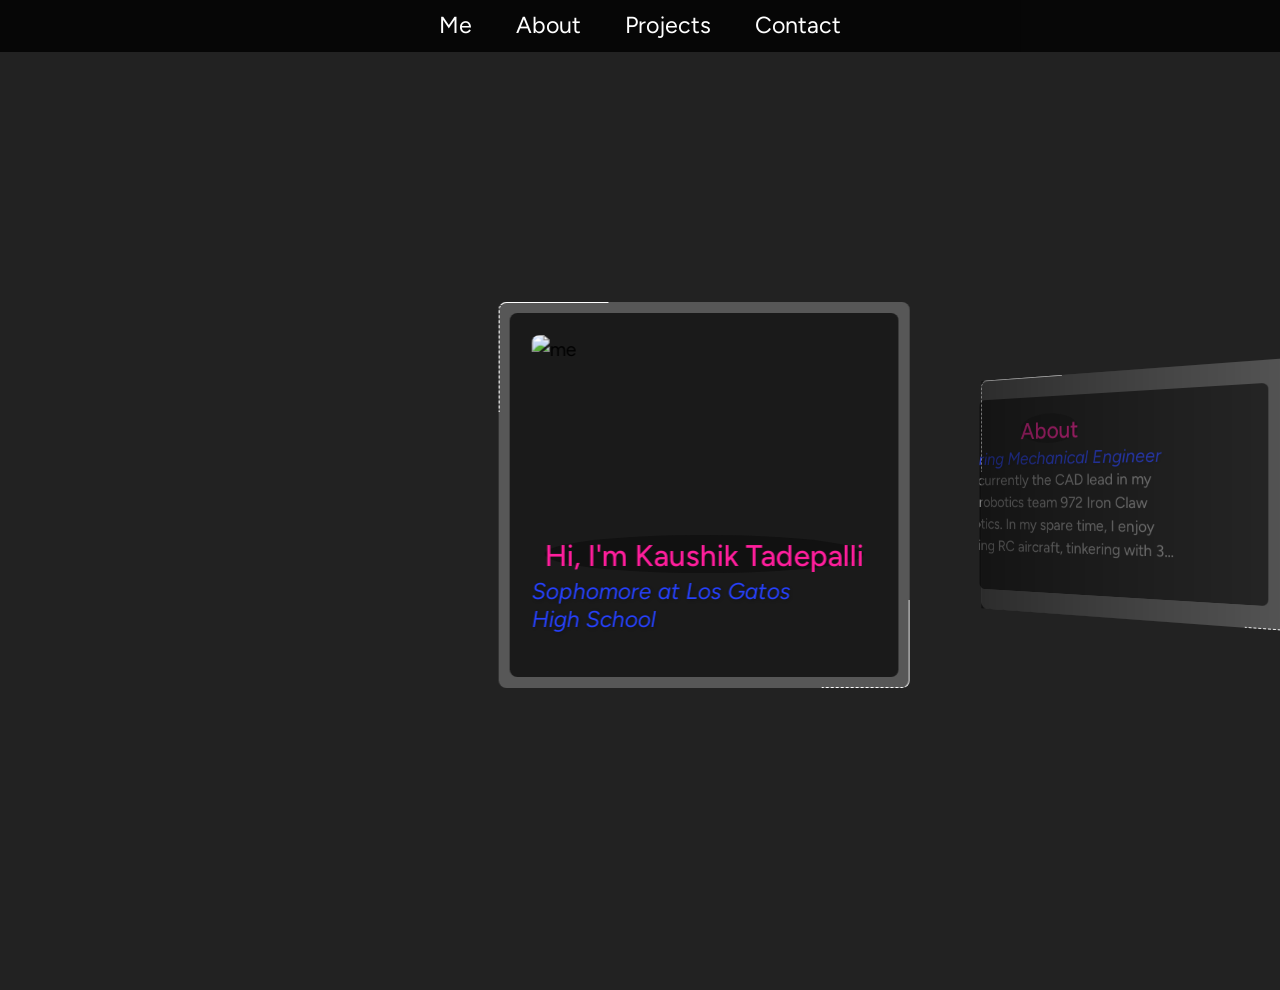
==== index.html @ dc64e744 "Update index.html" ====
<!DOCTYPE html>
<html lang="en">

<link href='https://fonts.googleapis.com/css?family=Figtree' rel='stylesheet'>
<style>
  body {
    font-family: 'Figtree';
    font-size: 22px;
  }
</style>

<head>
  <meta charset="UTF-8">
  <meta name="viewport" content="width=device-width, initial-scale=1.0">
  <link rel="stylesheet" href="https://unpkg.com/swiper/swiper-bundle.min.css">
  <link rel="stylesheet" href="styles.css">
  <title>Swiper Navigation</title>
</head>

<body>

  <nav>
    <ul>
      <li><a href="#slide-me">Me</a></li>
      <li><a href="#slide-about">About</a></li>
      <li><a href="#slide-projects">Projects</a></li>
      <li><a href="#slide-contact">Contact</a></li>
    </ul>
  </nav>

  <article>
    <section class="sectionWrapper">
      <section class="swiper">
        <div class="parallax-bg" data-swiper-parallax="600" data-swiper-parallax-scale="0.85"></div>
        <div class="swiper-wrapper">
          <figure class="swiper-slide" id="slide-me">
            <div class="cardPopout" data-swiper-parallax="30" data-swiper-parallax-scale="0.9" data-swiper-parallax-opacity="0.8" data-swiper-parallax-duration="1000">

              <img src="https://i.postimg.cc/SQrGvR9D/me.jpg" alt="me" width="800" height="400" data-swiper-parallax="80" data-swiper-parallax-duration="2000" /></a>

              <h2 class="title" data-swiper-parallax="80" data-swiper-parallax-duration="1000">
                Hi, I'm Kaushik Tadepalli

              </h2>
              <h4 class="subtitle" data-swiper-parallax="80" data-swiper-parallax-duration="1500">
                Sophomore at Los Gatos High School
              </h4>
              <figcaption data-swiper-parallax="80" data-swiper-parallax-duration="1250">
                <p></p>
              </figcaption>
            </div>
          </figure>
          <figure class="swiper-slide" id="slide-about">
            <div class="cardPopout" data-swiper-parallax="30" data-swiper-parallax-scale="0.9" data-swiper-parallax-opacity="0.8" data-swiper-parallax-duration="1000">
              <h2 class="title" data-swiper-parallax="80" data-swiper-parallax-duration="1000">About</h2>
              <h4 class="subtitle" data-swiper-parallax="80" data-swiper-parallax-duration="1500">Aspiring Mechanical Engineer</h4>
              <figcaption data-swiper-parallax="80" data-swiper-parallax-duration="1250">
                <p>I am currently the CAD lead in my FRC robotics team 972 Iron Claw Robotics. In my spare time, I enjoy building RC aircraft, tinkering with 3d printers, and designing combat robots.</p>
              </figcaption>
            </div>
          </figure>
          <figure class="swiper-slide" id="slide-projects">
            <div class="cardPopout" data-swiper-parallax="30" data-swiper-parallax-scale="0.9" data-swiper-parallax-opacity="0.8" data-swiper-parallax-duration="1000">
              <h2 class="title" data-swiper-parallax="80" data-swiper-parallax-duration="1000">Projects</h2>
              <h4 class="subtitle" data-swiper-parallax="80" data-swiper-parallax-duration="1500">Lorem Ipsum</h4>
              <figcaption data-swiper-parallax="80" data-swiper-parallax-duration="1250">
                <p>Lorem Ipsum</p>
              </figcaption>
            </div>
          </figure>
          <figure class="swiper-slide" id="slide-contact">
            <div class="cardPopout" data-swiper-parallax="30" data-swiper-parallax-scale="0.9" data-swiper-parallax-opacity="0.8" data-swiper-parallax-duration="1000">
              <h2 class="title" data-swiper-parallax="80" data-swiper-parallax-duration="1000">Contact</h2>
              <section class="formcarry-container">
                <form action="https://formcarry.com/s/E6ls-xEepEs" method="POST" enctype="multipart/form-data">

                  <div class="formcarry-block">
                    <label for="fc-generated-1-name">Full Name</label>
                    <input type="text" name="name" id="fc-generated-1-name" placeholder="Your first and last name" />
                  </div>

                  <div class="formcarry-block">
                    <label for="fc-generated-1-email">Your Email Address</label>
                    <input type="email" name="email" id="fc-generated-1-email" placeholder="john@doe.com" />
                  </div>

                  <div class="formcarry-block">
                    <label for="fc-generated-1-message">Your message</label>
                    <textarea name="message" name="message" id="fc-generated-1-message" placeholder="Enter your message..."></textarea>
                  </div>

                  <div class="formcarry-block">
                    <button type="submit">Send</button>
                  </div>

                </form>
              </section>

              <style>
                .formcarry-container {
                  box-sizing: border-box;
                  margin: 40px auto 0 auto;
                  padding: 0;
                  font-family: "Inter", sans-serif;
                  font-size: 14px;
                  font-weight: 400;
                  line-height: 24px;
                  letter-spacing: -0.01em;
                  width: 250px;
                  /* NORMAL */
                  --fc-border-color: #ECEFF9;
                  --fc-normal-text-color: #0E0B3D;
                  --fc-normal-placeholder-color: #B3B8D0;
                  /* PRIMARY COLOR | HSL FORMAT*/
                  --fc-primary-color-hue: 220;
                  --fc-error-color-hue: 356;
                  --fc-primary-hsl: var(--fc-primary-color-hue), 100%, 54%;
                  --fc-error-hsl: var(--fc-error-color-hue), 100%, 54%;
                  /* HOVER */
                  --fc-field-hover-bg-color: #F7F9FC;
                  --fc-border-hover-color: #DDE0EE;
                  --fc-field-hover-text-color: #B3B8D0;
                  --fc-border-active-color: #1463FF;
                }

                .formcarry-container * {
                  box-sizing: border-box;
                }

                .formcarry-container label {
                  display: block;
                  cursor: pointer;
                }

                .formcarry-container .formcarry-block:not(:first-child) {
                  margin-top: 16px;
                }

                /*=============================================
    =            Fields           =
    =============================================*/
                .formcarry-container input,
                .formcarry-container textarea,
                .formcarry-container select {
                  margin-top: 4px;
                  width: 100%;
                  height: 42px;
                  border: 1px solid var(--fc-border-color);
                  color: var(--fc-normal-text-color);
                  border-radius: 6px;
                  padding: 8px 12px;
                  font-family: "Inter", sans-serif;
                  font-size: 14px;
                  transition: 125ms background, 125ms color, 125ms box-shadow;
                }

                .formcarry-container textarea {
                  min-height: 188px;
                  max-width: 100%;
                  padding-top: 12px;
                }

                .formcarry-container input::placeholder,
                .formcarry-container textarea::placeholder,
                .formcarry-container select::placeholder {
                  color: var(--fc-normal-placeholder-color);
                }

                .formcarry-container input:hover,
                .formcarry-container textarea:hover,
                .formcarry-container select:hover {
                  border-color: var(--fc-border-hover-color);
                  background-color: var(--fc-field-hover-bg-color);
                }

                .formcarry-container input:hover::placeholder,
                .formcarry-container textarea:hover::placeholder,
                .formcarry-container select:hover::placeholder {
                  color: var(--fc-field-hover-text-color);
                }

                .formcarry-container input:focus,
                .formcarry-container textarea:focus,
                .formcarry-container select:focus {
                  background-color: #fff;
                  border-color: hsl(var(--fc-primary-hsl));
                  box-shadow: hsla(var(--fc-primary-hsl), 8%) 0px 0px 0px 3px;
                  outline: none;
                }

                .formcarry-container select {
                  background-image: url("data:image/svg+xml,%3Csvg width='24' height='24' viewBox='0 0 24 24' fill='none' xmlns='http://www.w3.org/2000/svg'%3E%3Cpath d='M11.9997 14.5001L8.46387 10.9642L9.64303 9.78589L11.9997 12.1434L14.3564 9.78589L15.5355 10.9642L11.9997 14.5001Z' fill='%236C6F93'/%3E%3C/svg%3E%0A");
                  /* background-position: calc(100% - 20px) calc(1em + 4px), calc(100% - 15px) calc(1em + 4px); */
                  background-size: 24px 24px;
                  background-position: 98%;
                  background-repeat: no-repeat;
                  appearance: none;
                  -webkit-appearance: none;
                }

                .formcarry-container button {
                  font-family: "Inter", sans-serif;
                  font-weight: 500;
                  font-size: 14px;
                  letter-spacing: -0.02em;
                  height: 42px;
                  line-height: 40px;
                  width: 100%;
                  border-radius: 6px;
                  box-sizing: border-box;
                  border: 1px solid hsla(var(--fc-primary-hsl));
                  background-color: hsla(var(--fc-primary-hsl));
                  color: #fff;
                  cursor: pointer;
                }

                .formcarry-container button {
                  font-family: "Inter", sans-serif;
                  font-weight: 500;
                  font-size: 14px;
                  letter-spacing: -0.02em;
                  height: 40px;
                  line-height: 24px;
                  width: 100%;
                  border: 0;
                  border-radius: 6px;
                  box-sizing: border-box;
                  background-color: hsla(var(--fc-primary-hsl));
                  color: #fff;
                  cursor: pointer;
                  box-shadow: 0 0 0 0 transparent;
                  transition: 125ms all;
                }

                .formcarry-container button:hover {
                  background: linear-gradient(0deg, rgba(0, 0, 0, 0.1), rgba(0, 0, 0, 0.1)), hsla(var(--fc-primary-hsl));
                }

                .formcarry-container button:focus {
                  background: linear-gradient(0deg, rgba(0, 0, 0, 0.2), rgba(0, 0, 0, 0.2)), hsla(var(--fc-primary-hsl));
                  border-inline: 1px solid inline rgba(255, 255, 255, 0.6);
                  box-shadow: 0px 0px 0px 3px rgba(var(--fc-primary-hsl), 12%);
                }

                .formcarry-container button:active {
                  background: linear-gradient(0deg, rgba(0, 0, 0, 0.2), rgba(0, 0, 0, 0.2)), hsla(var(--fc-primary-hsl));
                }

                .formcarry-container button:disabled {
                  background-color: hsla(var(--fc-primary-hsl), 40%);
                  cursor: not-allowed;
                }

                .formcarry-container input:focus:required:invalid,
                .formcarry-container input:focus:invalid,
                .formcarry-container select:focus:required:invalid,
                .formcarry-container select:focus:invalid {
                  color: hsl(var(--fc-error-hsl));
                  border-color: hsl(var(--fc-error-hsl));
                  box-shadow: 0px 0px 0px 3px hsla(var(--fc-error-hsl), 12%);
                }

                /*=====  End of Fields  ======*/
              </style>

</html>
</div>
</div>

</figcaption>
</div>
</figure>
</div>
</section>
</section>
</article>

<script src="https://unpkg.com/swiper/swiper-bundle.min.js"></script>
<script src="script.js"></script>
</body>

</html>
---- styles.css ----
*:not(style, head),
*::before,
*::after {
  box-sizing: border-box;
}

body {
  margin: 0;
  display: flex;
  flex-direction: column;
  align-items: center;
  justify-content: flex-start;
  background: #222;
  width: 100vw;
  height: 100vh;
  overflow: hidden;
  font-family: "Figtree", sans-serif;
  font-optical-sizing: auto;
  font-style: normal;
  font-size: 110%;
  font-weight: 400;
  line-height: 150%;
}

body article {
  width: 100%;
  height: 100%;
  display: flex;
  flex-direction: column;
  align-items: center;
  justify-content: center;
}

.sectionWrapper {
  width: 100%;
  height: 100%;
  display: flex;
  flex-direction: column;
  align-items: flex-start;
  justify-content: flex-start;
}

.swiper {
  width: 100%;
  height: 100%;
  padding: 50px 20px;
  overflow: visible;
}

.swiper .parallax-bg {
  position: absolute;
  right: -5%;
  top: -50%;
  width: 200%;
  height: 200%;
  background-image: url("https://rb.gy/wk4c6n");
  background-size: cover;
  background-position: top center;
  background-repeat: no-repeat;
}

.swiper .swiper-wrapper {
  align-items: center;
}

.swiper .swiper-slide {
  position: relative;
  height: auto;
  display: flex;
  flex-direction: column;
  align-items: flex-start;
  justify-content: flex-start;
  background-color: rgba(102, 102, 102, 0.8);
  border-radius: 7px;
  padding: 10px;
  margin: 0;
  cursor: grab;
  user-select: none;
  text-wrap: pretty;
}

.swiper .swiper-slide::before {
  position: absolute;
  bottom: 0;
  right: 0;
  width: 80px;
  height: 80px;
  border-bottom: 1px dashed white;
  border-right: 1px solid white;
  border-radius: 0 0 7px 0;
  content: "";
  transition: all 0.3s ease;
}

.swiper .swiper-slide::after {
  position: absolute;
  top: 0;
  left: 0;
  width: 80px;
  height: 80px;
  border-top: 1px solid white;
  border-left: 1px dashed white;
  border-radius: 7px 0 0 0;
  content: "";
  transition: all 0.3s ease;
}

.swiper .swiper-slide:hover {
  background: linear-gradient(
    135deg,
    #ff1e9c99,
    #ff1ea499,
    #ff1fbc99,
    #ff1fde99,
    #f620ff99,
    #c721ff99,
    #9723ff99,
    #6a24ff99,
    #4125ff99,
    #252aff99,
    #2641ff99,
    #2649ff99
  );
}

.swiper .swiper-slide:hover::before,
.swiper .swiper-slide:hover::after {
  width: 170px;
  height: 170px;
  transition: all 0.3s ease;
}

.swiper .swiper-slide .cardPopout {
  width: 100%;
  height: 100%;
  background-color: rgba(0, 0, 0, 0.7);
  border-radius: 7px;
  padding: 20px;
  width: 100%;
  display: flex;
  flex-direction: column;
  align-items: flex-start;
  justify-content: flex-start;
}
.swiper .swiper-slide img {
  width: 100%;
  height: auto;
  margin-bottom: 25px;
  border-radius: 5px;
}

.swiper .swiper-slide h2 {
  font-size: 200%;
  line-height: 110%;
  margin: 0 0 7px 0;
  color: white;
  font-family: "Figtree", system-ui;
  2font-variation-settings: "EDPT" 100, "EHLT" 24;
  background-color: #111;
  border-radius: 100%;
}

.swiper .swiper-slide h4 {
  font-size: 110%;
  line-height: 120%;
  font-weight: 700;
  margin: 0 0 13px 0;
  color: #bbb;
  font-style: italic;
}

.swiper .swiper-slide figcaption {
  display: flex;
  flex-direction: column;
  align-items: flex-start;
  justify-content: flex-start;
  margin: 0 0 20px 0;
  padding-left: 20px;
  border-left: 1px solid white;
}

.swiper .swiper-slide figcaption p {
  color: #999;
  margin: 0;
  display: -webkit-box;
  -webkit-line-clamp: 4;
  -webkit-box-orient: vertical;
  overflow: hidden;
}

.swiper .swiper-slide a {
  position: relative;
  display: flex;
  align-items: center;
  justify-content: space-between;
  padding: 10px 20px;
  background-color: black;
  color: white;
  border-radius: 3px;
  text-decoration: none;
  overflow: hidden;
  z-index: 1;
  transition: all 0.6s ease !important;
}

.swiper .swiper-slide a:hover {
  color: black;
  transition: all 0.6s ease;
}

.swiper .swiper-slide a::after {
  position: absolute;
  right: 100%;
  bottom: 0;
  width: 100%;
  height: 100%;
  background-color: #2649ff;
  content: "";
  z-index: -1;
  transition: all 0.6s ease;
}

.swiper .swiper-slide a:hover::after {
  right: 0;
  transition: all 0.6s ease;
}

.swiper .swiper-slide a svg {
  width: 23px;
  height: auto;
  fill: white;
  margin-left: 5px;
  transition: all 0.6s ease;
}

.swiper .swiper-slide a:hover svg {
  margin-left: 10px;
  fill: black;
  transition: all 0.6s ease;
}

.swiper .swiper-scrollbar {
  --swiper-scrollbar-bottom: 0px;
  --swiper-scrollbar-size: 10px;
}

@media (max-height: 550px) {
  .swiper .swiper-slide figcaption p {
    -webkit-line-clamp: 2;
  }
}

@media (max-height: 490px) {
  .swiper .swiper-slide figcaption p {
    -webkit-line-clamp: 1;
  }
}

@media (max-height: 460px) {
  .swiper .swiper-slide figcaption p {
    display: none;
  }
  .swiper .swiper-slide h4 {
    margin: 0;
  }
}

@media (max-height: 430px) {
  .swiper .swiper-wrapper {
    position: relative;
    bottom: 6px;
  }
}

@media (max-width: 750px) {
  .swiper .parallax-bg {
    width: 320%;
  }
}

/* Styles for the navbar */
nav {
  width: 100%;
  background: rgba(0, 0, 0, 0.8);
  padding: 10px 0;
  position: fixed;
  top: 0;
  left: 0;
  z-index: 10;
}

nav ul {
  list-style: none;
  display: flex;
  justify-content: center;
  margin: 0;
  padding: 0;
}

nav ul li {
  margin: 0 20px;
}

nav ul li a {
  color: white;
  text-decoration: none;
  font-size: 1.2em;
  transition: color 0.3s ease;
}

nav ul li a:hover {
  color: #ff1e9c;
}

/* Remaining styles from the original code */
*:not(style, head),
*::before,
*::after {
  box-sizing: border-box;
}

body article {
  width: 100%;
  height: 100%;
  display: flex;
  flex-direction: column;
  align-items: center;
  justify-content: center;
}

.sectionWrapper {
  width: 100%;
  height: 100%;
  display: flex;
  flex-direction: column;
  align-items: flex-start;
  justify-content: flex-start;
}

.swiper {
  width: 100%;
  height: 100%;
  padding: 50px 20px;
  overflow: hidden;
}

.swiper .parallax-bg {
  position: absolute;
  right: -5%;
  top: -50%;
  width: 200%;
  height: 200%;
  background: #222222;
  background-size: cover;
  background-position: top center;
  background-repeat: repeat;
}

.swiper .swiper-wrapper {
  align-items: center;
}

.swiper .swiper-slide {
  position: relative;
  height: auto;
  display: flex;
  flex-direction: column;
  align-items: flex-start;
  justify-content: flex-start;
  background-color: rgba(102, 102, 102, 0.8);
  border-radius: 7px;
  padding: 10px;
  margin: 0;
  cursor: grab;
  user-select: none;
  text-wrap: pretty;
}

.swiper .swiper-slide::before {
  position: absolute;
  bottom: 0;
  right: 0;
  width: 80px;
  height: 80px;
  border-bottom: 1px dashed white;
  border-right: 1px solid white;
  border-radius: 0 0 7px 0;
  content: "";
  transition: all 0.3s ease;
}

.swiper .swiper-slide::after {
  position: absolute;
  top: 0;
  left: 0;
  width: 100px;
  height: 100px;
  border-top: 1px solid white;
  border-left: 1px dashed white;
  border-radius: 7px 0 0 0;
  content: "";
  transition: all 0.3s ease;
}

.swiper .swiper-slide:hover {
  background: linear-gradient(
    135deg,
    #ff1e9c99,
    #ff1ea499,
    #ff1fbc99,
    #ff1fde99,
    #f620ff99,
    #c721ff99,
    #9723ff99,
    #6a24ff99,
    #4125ff99,
    #252aff99,
    #2641ff99,
    #3357ff99,
    #3c6aff99,
    #4479ff99,
    #4b8aff99,
    #5198ff99,
    #59a7ff99,
    #61b4ff99,
    #6cc0ff99,
    #78cbff99,
    #86d4ff99,
    #96dcff99,
    #a9e3ff99,
    #bfeeff99
  );
}

.swiper .swiper-slide:hover::before,
.swiper .swiper-slide:hover::after {
  height: 90px;
  width: 90px;
  border-color: #ff1e9c;
}

.swiper .swiper-slide .cardPopout {
  display: flex;
  flex-direction: column;
  align-items: center;
  justify-content: flex-start;
  border-radius: 7px;
  overflow: hidden;
  position: relative;
}

.swiper .swiper-slide .cardPopout img {
  width: 100%;
  height: auto;
  border-radius: 7px;
  transition: all 0.3s ease;
}

.swiper .swiper-slide .cardPopout .title,
.swiper .swiper-slide .cardPopout .subtitle {
  display: flex;
  flex-direction: column;
  align-items: flex-start;
  justify-content: center;
  margin: 0;
  padding: 5px 0 0 0;
}

.swiper .swiper-slide .cardPopout .title {
  font-size: 1.7rem;
  font-weight: 500;
  color: #ff1e9c;
}

.swiper .swiper-slide .cardPopout .subtitle {
  font-size: 1.3rem;
  font-weight: 400;
  color: #2641ff;
  text-shadow: 1px 1px 5px rgba(0, 0, 0, 0.4);
}

.swiper .swiper-slide .cardPopout figcaption {
  display: flex;
  flex-direction: column;
  align-items: flex-start;
  justify-content: center;
}

@media (max-width: 750px) {
  .swiper .parallax-bg {
    width: 320%;
  }
}

@media (max-width: 750px) {
  body {
    font-size: 100%;
    line-height: 130%;
  }
}

@import url("https://fonts.googleapis.com/css2?family=Inter:wght@400;700&display=swap");

.formcarry-container * {
  box-sizing: border-box;
  font-family: "Figtree", sans-serif;
  color: white;

  /* colors */
  --color-blue: #2552d0;
  --color-light-blue: #3266e3;
  --color-gray: #e5e7eb;
  --color-dark-gray: #9da3ae;
  --color-pink: #edadd2;
}

.formcarry-container {
  /* container */
  --c-width: 50%;
  --c-max-width: 500px;

  width: var(--c-width);
  max-width: var(--c-max-width);
  display: block;
  margin: 10vh auto 0 auto;
}

.formcarry-form label {
  display: block;
  padding: 12px 0 2px 0;
  letter-spacing: -0.2px;
  cursor: pointer;
  font-size: 20px;
  font-weight: 700;
}

.formcarry-form input,
.formcarry-form textarea {
  font-size: 16px;
  display: block;
  width: 100%;
  padding: 10px;
  background-color: var(--color-gray);
  border: none;
  border: 4px solid var(--color-gray);
  outline: none;
  border-radius: 8px;
  color: var(--color-dark-gray);
}

.formcarry-form input:focus,
.formcarry-form textarea:focus {
  background-color: #fff;
  color: var(--color-dark-gray);
}

.formcarry-form input:focus:required:invalid {
  border-color: var(--color-pink);
  background-color: #fff;
}

.formcarry-form button {
  display: block;
  margin-top: 12px;
  width: 100%;
  padding: 12px 20px;
  border-radius: 8px;
  border-color: transparent;
  background-color: var(--color-blue);
  color: #fff;
  font-weight: 700;
  font-size: 18px;

  transition: 300ms all;
}

.formcarry-form button:hover {
  background-color: var(--color-light-blue);
}

.formcarry-alert {
  padding: 12px;
  border-radius: 10px;
  color: #fff;
  font-size: 14px;
  font-weight: 400;
  margin-top: 12px;
  display: none;
}

.formcarry-alert.visible {
  display: block;
}

.formcarry-alert.success {
  background: #69cf9d;
}

.formcarry-alert.error {
  background: #de524c;
}
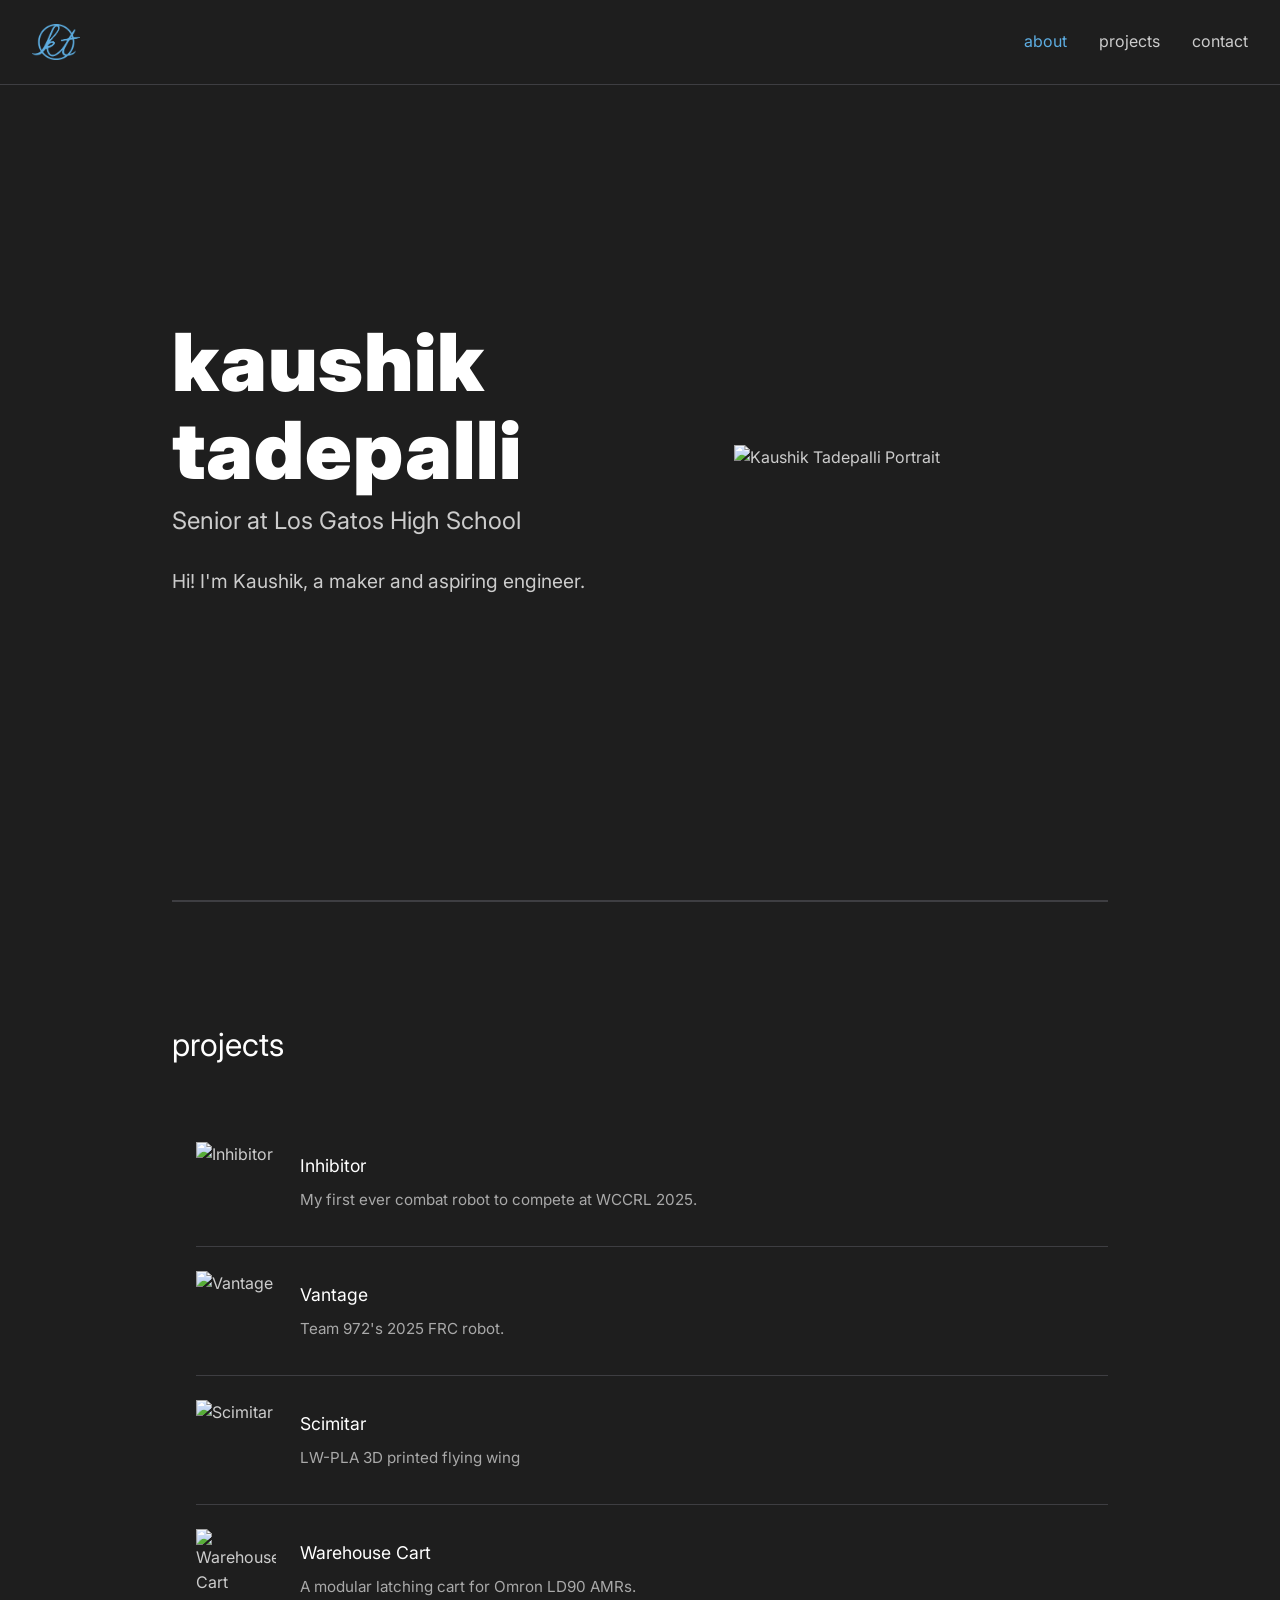
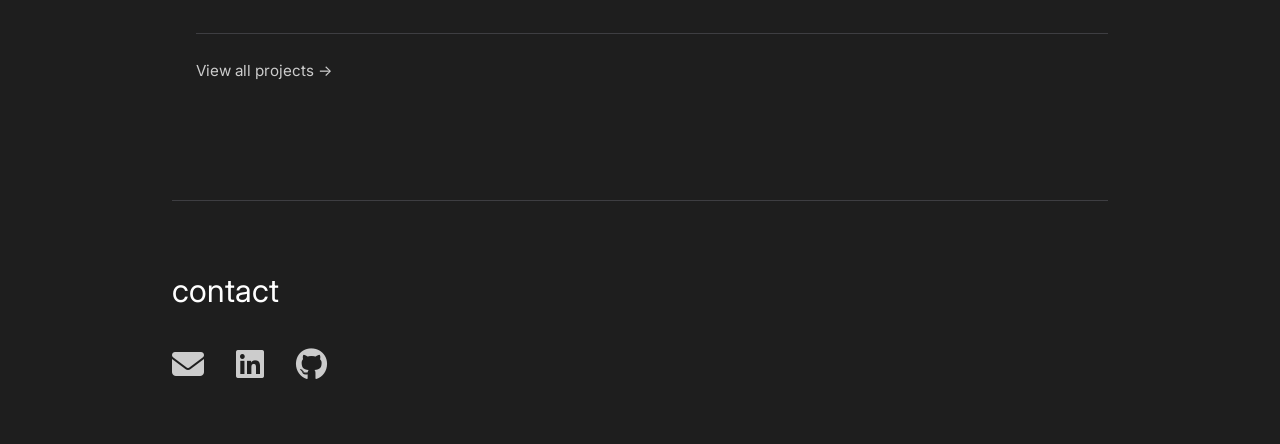
==== commit 764dcdae: "Initial commit" ====
--- a/index.html
+++ b/index.html
@@ -1,282 +1,142 @@
 <!DOCTYPE html>
 <html lang="en">
-
-<link href='https://fonts.googleapis.com/css?family=Figtree' rel='stylesheet'>
-<style>
-  body {
-    font-family: 'Figtree';
-    font-size: 22px;
-  }
-</style>
 
 <head>
   <meta charset="UTF-8">
   <meta name="viewport" content="width=device-width, initial-scale=1.0">
-  <link rel="stylesheet" href="https://unpkg.com/swiper/swiper-bundle.min.css">
-  <link rel="stylesheet" href="styles.css">
-  <title>Swiper Navigation</title>
+  <!-- CHANGE Your Name -->
+  <title>Kaushik Tadepalli</title>
+  <link rel="stylesheet" href="style.css">
+  <link rel="preconnect" href="https://fonts.googleapis.com">
+  <link rel="preconnect" href="https://fonts.gstatic.com" crossorigin>
+  <link href="https://fonts.googleapis.com/css2?family=Inter:wght@400;700;900&display=swap" rel="stylesheet">
+  <!-- Font Awesome Icons -->
+  <link rel="stylesheet" href="https://cdnjs.cloudflare.com/ajax/libs/font-awesome/6.2.0/css/all.min.css"
+    integrity="sha512-xh6O/CkQoPOWDdYTDqeRdPCVd1SpvCA9XXcUnZS2FmJNp1coAFzvtCN9BmamE+4aHK8yyUHUSCcJHgXloTyT2A=="
+    crossorigin="anonymous" referrerpolicy="no-referrer" />
+  <link rel="icon" href="favicon.png" type="image/png">
 </head>
 
 <body>
 
-  <nav>
-    <ul>
-      <li><a href="#slide-me">Me</a></li>
-      <li><a href="#slide-about">About</a></li>
-      <li><a href="#slide-projects">Projects</a></li>
-      <li><a href="#slide-contact">Contact</a></li>
-    </ul>
-  </nav>
+  <!-- Top Navigation -->
+  <header class="top-nav">
+    <a href="index.html" class="logo">
+      <img src="logo.png" alt="KT Logo" id="logo-img">
+    </a>
+    <nav class="nav-links">
+      <a href="#about">about</a>
+      <a href="projects.html">projects</a>
+      <a href="#contact">contact</a>
+    </nav>
+  </header>
 
-  <article>
-    <section class="sectionWrapper">
-      <section class="swiper">
-        <div class="parallax-bg" data-swiper-parallax="600" data-swiper-parallax-scale="0.85"></div>
-        <div class="swiper-wrapper">
-          <figure class="swiper-slide" id="slide-me">
-            <div class="cardPopout" data-swiper-parallax="30" data-swiper-parallax-scale="0.9" data-swiper-parallax-opacity="0.8" data-swiper-parallax-duration="1000">
+  <!-- Main Content Area -->
+  <div class="main-content">
+    <!-- About Section -->
+    <section id="about" class="about-section">
+      <div class="about-content">
+        <div class="about-text">
+          <!-- MODIFIED H1: Use data attributes and <br> for two lines -->
+          <!-- CHANGE data-first, data-last, and text inside h1 -->
+          <h1 id="name-heading" data-first="Kaushik" data-last="Tadepalli">
+            Kaushik<br> Tadepalli
+          </h1>
+          <!-- CHANGE Subtitle -->
+          <p class="subtitle">Senior at Los Gatos High School</p>
+          <!-- CHANGE About description -->
+          <p class="about-description">
+            Hi! I'm Kaushik, a maker and aspiring engineer.
+          </p>
+        </div>
+        <div class="about-image">
+          <!-- CHANGE src to your portrait, alt text -->
+          <img src="https://i.postimg.cc/SQrGvR9D/me.jpg" alt="Kaushik Tadepalli Portrait" id="portrait-img">
+        </div>
+      </div>
+    </section>
 
-              <img src="https://i.postimg.cc/SQrGvR9D/me.jpg" alt="me" width="800" height="400" data-swiper-parallax="80" data-swiper-parallax-duration="2000" /></a>
+    <!-- Projects Section -->
+    <section id="projects">
+      <h2>Projects</h2>
 
-              <h2 class="title" data-swiper-parallax="80" data-swiper-parallax-duration="1000">
-                Hi, I'm Kaushik Tadepalli
+      <div class="projects-list">
+        <a href="#" class="project-item" data-project-id="proj2">
+          <div class="project-thumbnail">
+            <img src="https://imgur.com/ZjhPTWQ.jpg" alt="Inhibitor">
+          </div>
+          <div class="project-info">
+            <span class="project-title">Inhibitor</span>
+            <span class="project-desc">My first ever combat robot to compete at WCCRL 2025.</span>
+          </div>
+        </a>
+        <a href="#" class="project-item" data-project-id="proj3">
+          <div class="project-thumbnail">
+            <img src="https://i.imgur.com/zm0xKUw.jpeg" alt="Vantage">
+          </div>
+          <div class="project-info">
+            <span class="project-title">Vantage</span>
+            <span class="project-desc">Team 972's 2025 FRC robot.</span>
+          </div>
+        </a>
+        <a href="#" class="project-item" data-project-id="proj1">
+          <div class="project-thumbnail">
+            <img src="https://i.imgur.com/VX4kvA4.jpeg" alt="Scimitar">
+          </div>
+          <div class="project-info">
+            <span class="project-title">Scimitar</span>
+            <span class="project-desc">LW-PLA 3D printed flying wing</span>
+          </div>
+        </a>
+        <a href="#" class="project-item" data-project-id="proj6">
+          <div class="project-thumbnail">
+            <img src="https://i.imgur.com/kB00Os8.jpeg" alt="Warehouse Cart">
+          </div>
+          <div class="project-info">
+            <span class="project-title">Warehouse Cart</span>
+            <span class="project-desc">A modular latching cart for Omron LD90 AMRs.</span>
+          </div>
+        </a>
+      </div>
 
-              </h2>
-              <h4 class="subtitle" data-swiper-parallax="80" data-swiper-parallax-duration="1500">
-                Sophomore at Los Gatos High School
-              </h4>
-              <figcaption data-swiper-parallax="80" data-swiper-parallax-duration="1250">
-                <p></p>
-              </figcaption>
-            </div>
-          </figure>
-          <figure class="swiper-slide" id="slide-about">
-            <div class="cardPopout" data-swiper-parallax="30" data-swiper-parallax-scale="0.9" data-swiper-parallax-opacity="0.8" data-swiper-parallax-duration="1000">
-              <h2 class="title" data-swiper-parallax="80" data-swiper-parallax-duration="1000">About</h2>
-              <h4 class="subtitle" data-swiper-parallax="80" data-swiper-parallax-duration="1500">Aspiring Mechanical Engineer</h4>
-              <figcaption data-swiper-parallax="80" data-swiper-parallax-duration="1250">
-                <p>I am currently the CAD lead in my FRC robotics team 972 Iron Claw Robotics. In my spare time, I enjoy building RC aircraft, tinkering with 3d printers, and designing combat robots.</p>
-              </figcaption>
-            </div>
-          </figure>
-          <figure class="swiper-slide" id="slide-projects">
-            <div class="cardPopout" data-swiper-parallax="30" data-swiper-parallax-scale="0.9" data-swiper-parallax-opacity="0.8" data-swiper-parallax-duration="1000">
-              <h2 class="title" data-swiper-parallax="80" data-swiper-parallax-duration="1000">Projects</h2>
-              <h4 class="subtitle" data-swiper-parallax="80" data-swiper-parallax-duration="1500">Lorem Ipsum</h4>
-              <figcaption data-swiper-parallax="80" data-swiper-parallax-duration="1250">
-                <p>Lorem Ipsum</p>
-              </figcaption>
-            </div>
-          </figure>
-          <figure class="swiper-slide" id="slide-contact">
-            <div class="cardPopout" data-swiper-parallax="30" data-swiper-parallax-scale="0.9" data-swiper-parallax-opacity="0.8" data-swiper-parallax-duration="1000">
-              <h2 class="title" data-swiper-parallax="80" data-swiper-parallax-duration="1000">Contact</h2>
-              <section class="formcarry-container">
-                <form action="https://formcarry.com/s/E6ls-xEepEs" method="POST" enctype="multipart/form-data">
+      <div class="view-all">
+        <a href="projects.html">View all projects →</a>
+      </div>
+    </section>
 
-                  <div class="formcarry-block">
-                    <label for="fc-generated-1-name">Full Name</label>
-                    <input type="text" name="name" id="fc-generated-1-name" placeholder="Your first and last name" />
-                  </div>
+    <!-- Contact Section -->
+    <section id="contact">
+      <h2>Contact</h2>
+      <div class="contact-links">
+        <!-- CHANGE email address -->
+        <a href="mailto:kaushiktadepalli@gmail.com" aria-label="Email me">
+          <i class="fa-solid fa-envelope"></i>
+        </a>
+        <!-- CHANGE LinkedIn URL -->
+        <a href="https://www.linkedin.com/in/kaushik-tadepalli-17778a359/" target="_blank" rel="noopener noreferrer"
+          aria-label="View my LinkedIn profile">
+          <i class="fa-brands fa-linkedin"></i>
+        </a>
+        <!-- CHANGE GitHub URL -->
+        <a href="https://github.com/KaushikTadepalli" target="_blank" rel="noopener noreferrer"
+          aria-label="View my GitHub profile">
+          <i class="fa-brands fa-github"></i>
+        </a>
+      </div>
+    </section>
+  </div><!-- End Main Content Area -->
 
-                  <div class="formcarry-block">
-                    <label for="fc-generated-1-email">Your Email Address</label>
-                    <input type="email" name="email" id="fc-generated-1-email" placeholder="john@doe.com" />
-                  </div>
+  <!-- Project Detail Modal (Hidden by default) -->
+  <div id="project-modal" class="modal">
+    <div class="modal-content">
+      <button class="close-btn">&minus;</button>
+      <div id="modal-body">
+        <!-- Project details will be loaded here by JavaScript -->
+      </div>
+    </div>
+  </div>
 
-                  <div class="formcarry-block">
-                    <label for="fc-generated-1-message">Your message</label>
-                    <textarea name="message" name="message" id="fc-generated-1-message" placeholder="Enter your message..."></textarea>
-                  </div>
-
-                  <div class="formcarry-block">
-                    <button type="submit">Send</button>
-                  </div>
-
-                </form>
-              </section>
-
-              <style>
-                .formcarry-container {
-                  box-sizing: border-box;
-                  margin: 40px auto 0 auto;
-                  padding: 0;
-                  font-family: "Inter", sans-serif;
-                  font-size: 14px;
-                  font-weight: 400;
-                  line-height: 24px;
-                  letter-spacing: -0.01em;
-                  width: 250px;
-                  /* NORMAL */
-                  --fc-border-color: #ECEFF9;
-                  --fc-normal-text-color: #0E0B3D;
-                  --fc-normal-placeholder-color: #B3B8D0;
-                  /* PRIMARY COLOR | HSL FORMAT*/
-                  --fc-primary-color-hue: 220;
-                  --fc-error-color-hue: 356;
-                  --fc-primary-hsl: var(--fc-primary-color-hue), 100%, 54%;
-                  --fc-error-hsl: var(--fc-error-color-hue), 100%, 54%;
-                  /* HOVER */
-                  --fc-field-hover-bg-color: #F7F9FC;
-                  --fc-border-hover-color: #DDE0EE;
-                  --fc-field-hover-text-color: #B3B8D0;
-                  --fc-border-active-color: #1463FF;
-                }
-
-                .formcarry-container * {
-                  box-sizing: border-box;
-                }
-
-                .formcarry-container label {
-                  display: block;
-                  cursor: pointer;
-                }
-
-                .formcarry-container .formcarry-block:not(:first-child) {
-                  margin-top: 16px;
-                }
-
-                /*=============================================
-    =            Fields           =
-    =============================================*/
-                .formcarry-container input,
-                .formcarry-container textarea,
-                .formcarry-container select {
-                  margin-top: 4px;
-                  width: 100%;
-                  height: 42px;
-                  border: 1px solid var(--fc-border-color);
-                  color: var(--fc-normal-text-color);
-                  border-radius: 6px;
-                  padding: 8px 12px;
-                  font-family: "Inter", sans-serif;
-                  font-size: 14px;
-                  transition: 125ms background, 125ms color, 125ms box-shadow;
-                }
-
-                .formcarry-container textarea {
-                  min-height: 188px;
-                  max-width: 100%;
-                  padding-top: 12px;
-                }
-
-                .formcarry-container input::placeholder,
-                .formcarry-container textarea::placeholder,
-                .formcarry-container select::placeholder {
-                  color: var(--fc-normal-placeholder-color);
-                }
-
-                .formcarry-container input:hover,
-                .formcarry-container textarea:hover,
-                .formcarry-container select:hover {
-                  border-color: var(--fc-border-hover-color);
-                  background-color: var(--fc-field-hover-bg-color);
-                }
-
-                .formcarry-container input:hover::placeholder,
-                .formcarry-container textarea:hover::placeholder,
-                .formcarry-container select:hover::placeholder {
-                  color: var(--fc-field-hover-text-color);
-                }
-
-                .formcarry-container input:focus,
-                .formcarry-container textarea:focus,
-                .formcarry-container select:focus {
-                  background-color: #fff;
-                  border-color: hsl(var(--fc-primary-hsl));
-                  box-shadow: hsla(var(--fc-primary-hsl), 8%) 0px 0px 0px 3px;
-                  outline: none;
-                }
-
-                .formcarry-container select {
-                  background-image: url("data:image/svg+xml,%3Csvg width='24' height='24' viewBox='0 0 24 24' fill='none' xmlns='http://www.w3.org/2000/svg'%3E%3Cpath d='M11.9997 14.5001L8.46387 10.9642L9.64303 9.78589L11.9997 12.1434L14.3564 9.78589L15.5355 10.9642L11.9997 14.5001Z' fill='%236C6F93'/%3E%3C/svg%3E%0A");
-                  /* background-position: calc(100% - 20px) calc(1em + 4px), calc(100% - 15px) calc(1em + 4px); */
-                  background-size: 24px 24px;
-                  background-position: 98%;
-                  background-repeat: no-repeat;
-                  appearance: none;
-                  -webkit-appearance: none;
-                }
-
-                .formcarry-container button {
-                  font-family: "Inter", sans-serif;
-                  font-weight: 500;
-                  font-size: 14px;
-                  letter-spacing: -0.02em;
-                  height: 42px;
-                  line-height: 40px;
-                  width: 100%;
-                  border-radius: 6px;
-                  box-sizing: border-box;
-                  border: 1px solid hsla(var(--fc-primary-hsl));
-                  background-color: hsla(var(--fc-primary-hsl));
-                  color: #fff;
-                  cursor: pointer;
-                }
-
-                .formcarry-container button {
-                  font-family: "Inter", sans-serif;
-                  font-weight: 500;
-                  font-size: 14px;
-                  letter-spacing: -0.02em;
-                  height: 40px;
-                  line-height: 24px;
-                  width: 100%;
-                  border: 0;
-                  border-radius: 6px;
-                  box-sizing: border-box;
-                  background-color: hsla(var(--fc-primary-hsl));
-                  color: #fff;
-                  cursor: pointer;
-                  box-shadow: 0 0 0 0 transparent;
-                  transition: 125ms all;
-                }
-
-                .formcarry-container button:hover {
-                  background: linear-gradient(0deg, rgba(0, 0, 0, 0.1), rgba(0, 0, 0, 0.1)), hsla(var(--fc-primary-hsl));
-                }
-
-                .formcarry-container button:focus {
-                  background: linear-gradient(0deg, rgba(0, 0, 0, 0.2), rgba(0, 0, 0, 0.2)), hsla(var(--fc-primary-hsl));
-                  border-inline: 1px solid inline rgba(255, 255, 255, 0.6);
-                  box-shadow: 0px 0px 0px 3px rgba(var(--fc-primary-hsl), 12%);
-                }
-
-                .formcarry-container button:active {
-                  background: linear-gradient(0deg, rgba(0, 0, 0, 0.2), rgba(0, 0, 0, 0.2)), hsla(var(--fc-primary-hsl));
-                }
-
-                .formcarry-container button:disabled {
-                  background-color: hsla(var(--fc-primary-hsl), 40%);
-                  cursor: not-allowed;
-                }
-
-                .formcarry-container input:focus:required:invalid,
-                .formcarry-container input:focus:invalid,
-                .formcarry-container select:focus:required:invalid,
-                .formcarry-container select:focus:invalid {
-                  color: hsl(var(--fc-error-hsl));
-                  border-color: hsl(var(--fc-error-hsl));
-                  box-shadow: 0px 0px 0px 3px hsla(var(--fc-error-hsl), 12%);
-                }
-
-                /*=====  End of Fields  ======*/
-              </style>
-
-</html>
-</div>
-</div>
-
-</figcaption>
-</div>
-</figure>
-</div>
-</section>
-</section>
-</article>
-
-<script src="https://unpkg.com/swiper/swiper-bundle.min.js"></script>
-<script src="script.js"></script>
+  <script src="script.js"></script>
 </body>
 
-</html>
+</html>
--- a/style.css
+++ b/style.css
@@ -0,0 +1,747 @@
+/* Basic Reset & Dark Theme Defaults */
+* {
+    margin: 0;
+    padding: 0;
+    box-sizing: border-box;
+}
+
+:root {
+    --bg-color: #1e1e1e; /* Very dark background (Cursor-like) */
+    --text-color: #cccccc; /* Light grey text */
+    --primary-color: #ffffff; /* White for key elements */
+    --card-bg: #252526;   /* Dark gray for cards/sidebar */
+    --border-color: #3e3e42; /* Dark gray borders */
+    --hover-bg: #2a2d2e;
+    --sidebar-width: 180px; /* Sidebar width variable */
+    --active-color: #5dade2; /* Lighter blue accent */
+    --accent-blue: #5dade2; /* Consistent lighter blue accent */
+}
+
+html {
+    scroll-behavior: smooth;
+}
+
+body {
+    background-color: var(--bg-color);
+    color: var(--text-color);
+    font-family: 'Inter', sans-serif;
+    line-height: 1.6;
+    overflow-y: scroll;
+}
+
+/* Top Navigation */
+.top-nav {
+    position: fixed;
+    top: 0;
+    left: 0;
+    right: 0;
+    display: flex;
+    justify-content: space-between;
+    align-items: center;
+    padding: 1.5rem 2rem;
+    background-color: var(--bg-color);
+    z-index: 100;
+    border-bottom: 1px solid var(--border-color);
+}
+
+.logo {
+    display: flex;
+    align-items: center;
+    text-decoration: none;
+}
+
+#logo-img {
+    height: 36px;
+    width: auto;
+}
+
+.nav-links {
+    display: flex;
+    gap: 2rem;
+}
+
+.nav-links a {
+    color: var(--text-color);
+    text-decoration: none;
+    font-size: 1rem;
+    text-transform: lowercase;
+    transition: color 0.2s ease;
+    position: relative;
+}
+
+.nav-links a:hover {
+    color: var(--active-color);
+}
+
+.nav-links a.active {
+    color: var(--active-color);
+}
+
+
+/* Main Content Area */
+.main-content {
+    max-width: 800px;
+    margin: 0 auto;
+    padding: 6rem 2rem 2rem;
+}
+
+/* About Section */
+#about {
+    padding-top: 1rem;
+    padding-bottom: 4rem;
+    min-height: calc(100vh - 100px);
+    display: flex;
+    align-items: center;
+    border-top: none;
+    opacity: 0;
+    animation: fadeInUp 0.8s ease-out 0.2s forwards;
+}
+
+#about .about-content {
+    opacity: 0;
+    animation: fadeInUp 0.8s ease-out 0.3s forwards;
+}
+
+.about-content {
+    display: flex;
+    align-items: center;
+    justify-content: space-between;
+    gap: 2rem;
+    width: 100%;
+    position: relative;
+}
+
+.about-text {
+    flex: 1;
+    min-width: 0;
+    max-width: 60%;
+}
+
+.about-image {
+    flex: 0 0 auto;
+    width: 40%;
+    position: relative;
+    display: flex;
+    justify-content: center;
+    align-items: center;
+}
+
+#name-heading {
+    font-size: clamp(2.5rem, 8vw, 5rem);
+    font-weight: 900;
+    color: var(--primary-color);
+    letter-spacing: 1px;
+    margin-bottom: 0.5rem;
+    line-height: 1.1;
+    white-space: normal;
+    overflow: visible;
+    height: auto;
+    min-height: 2.2em;
+    max-width: 100%;
+    word-wrap: break-word;
+    display: flex;
+    flex-direction: column;
+    justify-content: center;
+}
+
+#name-heading br {
+    content: "";
+    display: block;
+    margin: 0;
+    line-height: 0.1em;
+}
+
+.subtitle {
+    font-size: clamp(1.1rem, 3vw, 1.5rem);
+    color: var(--text-color);
+    font-weight: 400;
+    margin-bottom: 1.5rem;
+}
+
+
+.about-description {
+    font-size: 1.2rem;
+    color: var(--text-color);
+    line-height: 1.8;
+    margin-top: 1.5rem;
+    max-width: 600px;
+}
+
+#portrait-img {
+    width: 100%;
+    height: auto;
+    object-fit: cover;
+    display: block;
+}
+
+/* Section Styling */
+section {
+    display: flex;
+    flex-direction: column;
+    justify-content: center;
+}
+
+/* Projects Section */
+#projects {
+    border-top: 1px solid var(--border-color);
+    padding-top: 4rem;
+    padding-bottom: 4rem;
+    opacity: 0;
+    animation: fadeInUp 0.8s ease-out 0.4s forwards;
+}
+
+#projects h2 {
+    opacity: 0;
+    animation: fadeInUp 0.8s ease-out 0.5s forwards;
+}
+
+.projects-list {
+    opacity: 0;
+    animation: fadeInUp 0.8s ease-out 0.6s forwards;
+}
+
+.view-all {
+    opacity: 0;
+    animation: fadeInUp 0.8s ease-out 0.7s forwards;
+}
+
+#projects-page {
+    padding-top: 6rem;
+    padding-bottom: 4rem;
+}
+
+#projects-page h1 {
+    margin-bottom: 3rem;
+}
+
+h1, h2 { /* Section headings */
+    font-size: 2rem;
+    color: var(--primary-color);
+    margin-bottom: 3rem;
+    font-weight: 400;
+    text-transform: lowercase;
+}
+
+/* Project Categories */
+.project-category {
+    margin-bottom: 4rem;
+}
+
+.project-category:last-child {
+    margin-bottom: 0;
+}
+
+.project-category h3 {
+    font-size: 1rem;
+    color: var(--text-color);
+    margin-bottom: 1.5rem;
+    font-weight: 400;
+    text-transform: uppercase;
+    letter-spacing: 0.1em;
+    opacity: 0.7;
+}
+
+/* Projects List - Minimal Style */
+.projects-list {
+    display: flex;
+    flex-direction: column;
+    gap: 0;
+    padding-left: 1.5rem;
+}
+
+.project-item {
+    display: flex;
+    align-items: center;
+    gap: 1.5rem;
+    text-decoration: none;
+    padding: 1.5rem 0;
+    border-bottom: 1px solid var(--border-color);
+    transition: color 0.2s ease;
+    color: var(--text-color);
+}
+
+.project-item:last-child {
+    border-bottom: none;
+    padding-bottom: 0;
+}
+
+.project-item:hover {
+    color: var(--active-color);
+}
+
+.project-item:hover .project-title {
+    color: var(--active-color);
+}
+
+.project-thumbnail {
+    flex-shrink: 0;
+    width: 80px;
+    height: 80px;
+    overflow: hidden;
+    border-radius: 0;
+}
+
+.project-thumbnail img {
+    width: 100%;
+    height: 100%;
+    object-fit: cover;
+    display: block;
+}
+
+.project-info {
+    flex: 1;
+    display: flex;
+    flex-direction: column;
+}
+
+.project-title {
+    display: block;
+    font-size: 1.1rem;
+    font-weight: 400;
+    color: var(--primary-color);
+    margin-bottom: 0.5rem;
+    transition: color 0.2s ease;
+}
+
+.project-desc {
+    display: block;
+    font-size: 0.95rem;
+    color: var(--text-color);
+    opacity: 0.8;
+    line-height: 1.6;
+}
+
+.view-all {
+    margin-top: 1.5rem;
+    margin-left: 1.5rem;
+    padding-top: 1.5rem;
+    border-top: 1px solid var(--border-color);
+}
+
+.view-all a {
+    color: var(--text-color);
+    text-decoration: none;
+    font-size: 0.95rem;
+    transition: color 0.2s ease;
+}
+
+.view-all a:hover {
+    color: var(--active-color);
+}
+
+/* Contact Section */
+#contact {
+    border-top: 1px solid var(--border-color);
+    padding-top: 4rem;
+    padding-bottom: 4rem;
+    opacity: 0;
+    animation: fadeInUp 0.8s ease-out 0.8s forwards;
+    text-align: left;
+}
+
+#contact h2 {
+    margin-bottom: 2rem;
+    text-align: left;
+    opacity: 0;
+    animation: fadeInUp 0.8s ease-out 0.9s forwards;
+}
+
+.contact-links {
+    display: flex;
+    gap: 2rem;
+    justify-content: flex-start;
+    opacity: 0;
+    animation: fadeInUp 0.8s ease-out 1s forwards;
+}
+
+.contact-links a {
+    color: var(--text-color);
+    text-decoration: none;
+    transition: color 0.2s ease;
+    display: inline-block;
+}
+
+/* Style the icons directly */
+.contact-links a i {
+    font-size: 2rem;
+    transition: color 0.2s ease;
+    vertical-align: middle;
+}
+
+.contact-links a:hover {
+    color: var(--active-color);
+}
+
+.contact-links a:hover i {
+    color: var(--active-color);
+}
+
+
+/* Footer */
+footer {
+    text-align: left;
+    margin-top: 4rem;
+    padding: 2rem 0;
+    border-top: 1px solid var(--border-color);
+    font-size: 0.85rem;
+    color: var(--text-color);
+    opacity: 0;
+    animation: fadeInUp 0.8s ease-out 1.1s forwards;
+}
+
+/* Modal Styling */
+.modal {
+    display: none;
+    position: fixed;
+    z-index: 1000;
+    left: 0;
+    top: 0;
+    width: 100%;
+    height: 100%;
+    overflow: auto;
+    background-color: rgba(0, 0, 0, 0.85);
+    padding: 0;
+    opacity: 0;
+    transition: opacity 0.3s ease;
+}
+
+/* When modal is visible or fading out */
+.modal.visible,
+.modal.fading {
+    display: flex;
+    align-items: center;
+    justify-content: center;
+}
+
+.modal.visible {
+    opacity: 1;
+}
+
+.modal-content {
+    background-color: var(--card-bg);
+    margin: 0;
+    padding: 40px;
+    border: none;
+    width: 90%;
+    max-width: 1200px;
+    height: 90vh;
+    position: relative;
+    display: flex;
+    flex-direction: column;
+    overflow-y: auto;
+    opacity: 0;
+    transform: translateY(20px);
+    transition: opacity 0.3s ease, transform 0.3s ease;
+    border-radius: 0;
+}
+
+.modal.visible .modal-content {
+    opacity: 1;
+    transform: translateY(0);
+}
+
+#modal-body {
+    flex: 1;
+    overflow-y: auto;
+    padding-right: 20px; /* Space for scrollbar */
+}
+
+#modal-body h2 {
+    text-align: left;
+    margin-top: 0;
+    margin-bottom: 1.5rem;
+    color: var(--primary-color);
+    font-size: 2.5rem;
+}
+
+#modal-body img {
+    max-width: 100%;
+    height: auto;
+    margin-bottom: 2rem;
+    border-radius: 6px;
+}
+
+#modal-body p {
+    margin-bottom: 1.5rem;
+    line-height: 1.8;
+    font-size: 1.1rem;
+}
+
+#modal-body ul {
+    margin-bottom: 1.5rem;
+    padding-left: 25px;
+}
+
+#modal-body li {
+    margin-bottom: 0.8rem;
+    line-height: 1.6;
+}
+
+#modal-body a {
+    color: var(--active-color);
+    text-decoration: underline;
+    font-weight: bold;
+    transition: color 0.3s ease;
+}
+
+#modal-body a:hover {
+    color: var(--primary-color);
+}
+
+.close-btn {
+    color: var(--text-color);
+    position: absolute;
+    top: 20px;
+    right: 30px;
+    font-size: 32px;
+    font-weight: normal;
+    border: none;
+    background-color: transparent;
+    cursor: pointer;
+    transition: color 0.3s ease;
+    width: auto;
+    height: auto;
+    display: flex;
+    align-items: center;
+    justify-content: center;
+    z-index: 1;
+    line-height: 1;
+    padding: 0;
+    margin: 0;
+    font-family: Arial, sans-serif;
+    text-align: center;
+}
+
+.close-btn:hover,
+.close-btn:focus {
+    color: var(--active-color);
+}
+
+/* Update mobile styles */
+@media (max-width: 768px) {
+    .modal-content {
+        width: 95%;
+        height: 95vh;
+        padding: 30px;
+    }
+}
+
+@media (max-width: 480px) {
+    .modal-content {
+        width: 100%;
+        height: 100vh;
+        border-radius: 0;
+        padding: 20px;
+    }
+}
+
+/* Responsive Adjustments */
+@media (max-width: 992px) {
+    .main-content {
+         padding: 5rem 1.5rem 2rem;
+     }
+    .about-content {
+        flex-direction: column;
+        text-align: center;
+    }
+    .about-text {
+        max-width: 100%;
+    }
+    .about-image {
+        width: 70%;
+        margin: 2rem auto 0;
+        max-width: 450px;
+    }
+    .about-text {
+        flex-basis: auto;
+        order: 2;
+        width: 100%;
+    }
+     .about-image {
+        flex-basis: auto;
+        order: 1;
+    }
+    #portrait-img {
+        width: 100%;
+        max-width: 450px;
+    }
+     #name-heading {
+        font-size: clamp(2rem, 10vw, 4rem);
+        min-height: 2em;
+        padding: 0.5em 0;
+    }
+    .subtitle {
+        font-size: clamp(1rem, 4vw, 1.3rem);
+    }
+}
+
+
+@media (max-width: 768px) {
+     .main-content {
+         padding: 5rem 1rem 2rem;
+     }
+     .top-nav {
+         padding: 1rem 1.5rem;
+     }
+     .nav-links {
+         gap: 1.5rem;
+     }
+     .nav-links a {
+         font-size: 0.9rem;
+     }
+
+    h2 {
+        font-size: 2rem;
+    }
+    .contact-links a i {
+         font-size: 1.3rem;
+    }
+    .modal-content {
+        width: 90%;
+        padding: 20px;
+    }
+     .about-image {
+        width: 85%;
+        max-width: 380px;
+    }
+    #portrait-img {
+        width: 100%;
+        max-width: 380px;
+    }
+    #name-heading {
+        font-size: clamp(1.8rem, 12vw, 3rem);
+        min-height: 1.8em;
+        padding: 0.4em 0;
+    }
+}
+
+@media (max-width: 480px) {
+    .main-content {
+        padding: 4.5rem 1rem 2rem;
+    }
+    .top-nav {
+        padding: 1rem;
+    }
+    .nav-links {
+        gap: 1rem;
+    }
+    .nav-links a {
+        font-size: 0.85rem;
+    }
+    #logo-img {
+        height: 28px;
+    }
+    .contact-links {
+         display: flex;
+         flex-direction: column;
+         gap: 2rem;
+     }
+     .contact-links a {
+         margin: 0;
+     }
+     .contact-links a i {
+         font-size: 2.8rem;
+     }
+     .modal-content {
+        margin: 10% auto;
+    }
+     .about-image {
+        width: 90%;
+        max-width: 320px;
+    }
+    #portrait-img {
+        width: 100%;
+        max-width: 320px;
+    }
+     #name-heading {
+        font-size: clamp(1.6rem, 14vw, 2.5rem);
+        min-height: 1.6em;
+        padding: 0.3em 0;
+        line-height: 1.2;
+    }
+      .subtitle {
+        font-size: clamp(0.9rem, 3.5vw, 1.1rem);
+    }
+     .about-description {
+        font-size: 0.95rem;
+    }
+}
+
+/* Add fade-in animation keyframes */
+@keyframes fadeIn {
+    from { 
+        opacity: 0;
+        transform: translateY(20px);
+    }
+    to { 
+        opacity: 1;
+        transform: translateY(0);
+    }
+}
+
+@keyframes fadeInUp {
+    from {
+        opacity: 0;
+        transform: translateY(30px);
+    }
+    to {
+        opacity: 1;
+        transform: translateY(0);
+    }
+}
+
+/* Add initial state and animation to main content */
+.main-content {
+    max-width: 1000px;
+    margin: 0 auto;
+    padding: 0 2rem;
+    opacity: 0;
+    animation: fadeIn 0.8s ease-out forwards;
+}
+
+/* Add staggered animations for sections */
+#about {
+    padding-top: 3rem;
+    padding-bottom: 2rem;
+    min-height: 100vh;
+    display: flex;
+    align-items: center;
+    border-top: none;
+    opacity: 0;
+    animation: fadeIn 0.8s ease-out 0.2s forwards;
+}
+
+#projects {
+    border-top: 2px solid var(--border-color);
+    min-height: 100vh;
+    opacity: 0;
+    animation: fadeIn 0.8s ease-out 0.4s forwards;
+}
+
+#contact {
+    text-align: center;
+    min-height: auto;
+    padding: 4rem 0;
+    opacity: 0;
+    animation: fadeIn 0.8s ease-out 0.6s forwards;
+}
+
+/* Add fade-in for top nav */
+.top-nav {
+    opacity: 0;
+    animation: fadeIn 0.8s ease-out 0.1s forwards;
+}
+
+/* Add fade-in for project cards */
+
+/* Add fade-in for footer */
+footer {
+    text-align: center;
+    margin-top: 2rem;
+    padding: 2rem 0;
+    border-top: 2px solid var(--border-color);
+    font-size: 0.9rem;
+    color: #888;
+    opacity: 0;
+    animation: fadeIn 0.8s ease-out 0.8s forwards;
+}
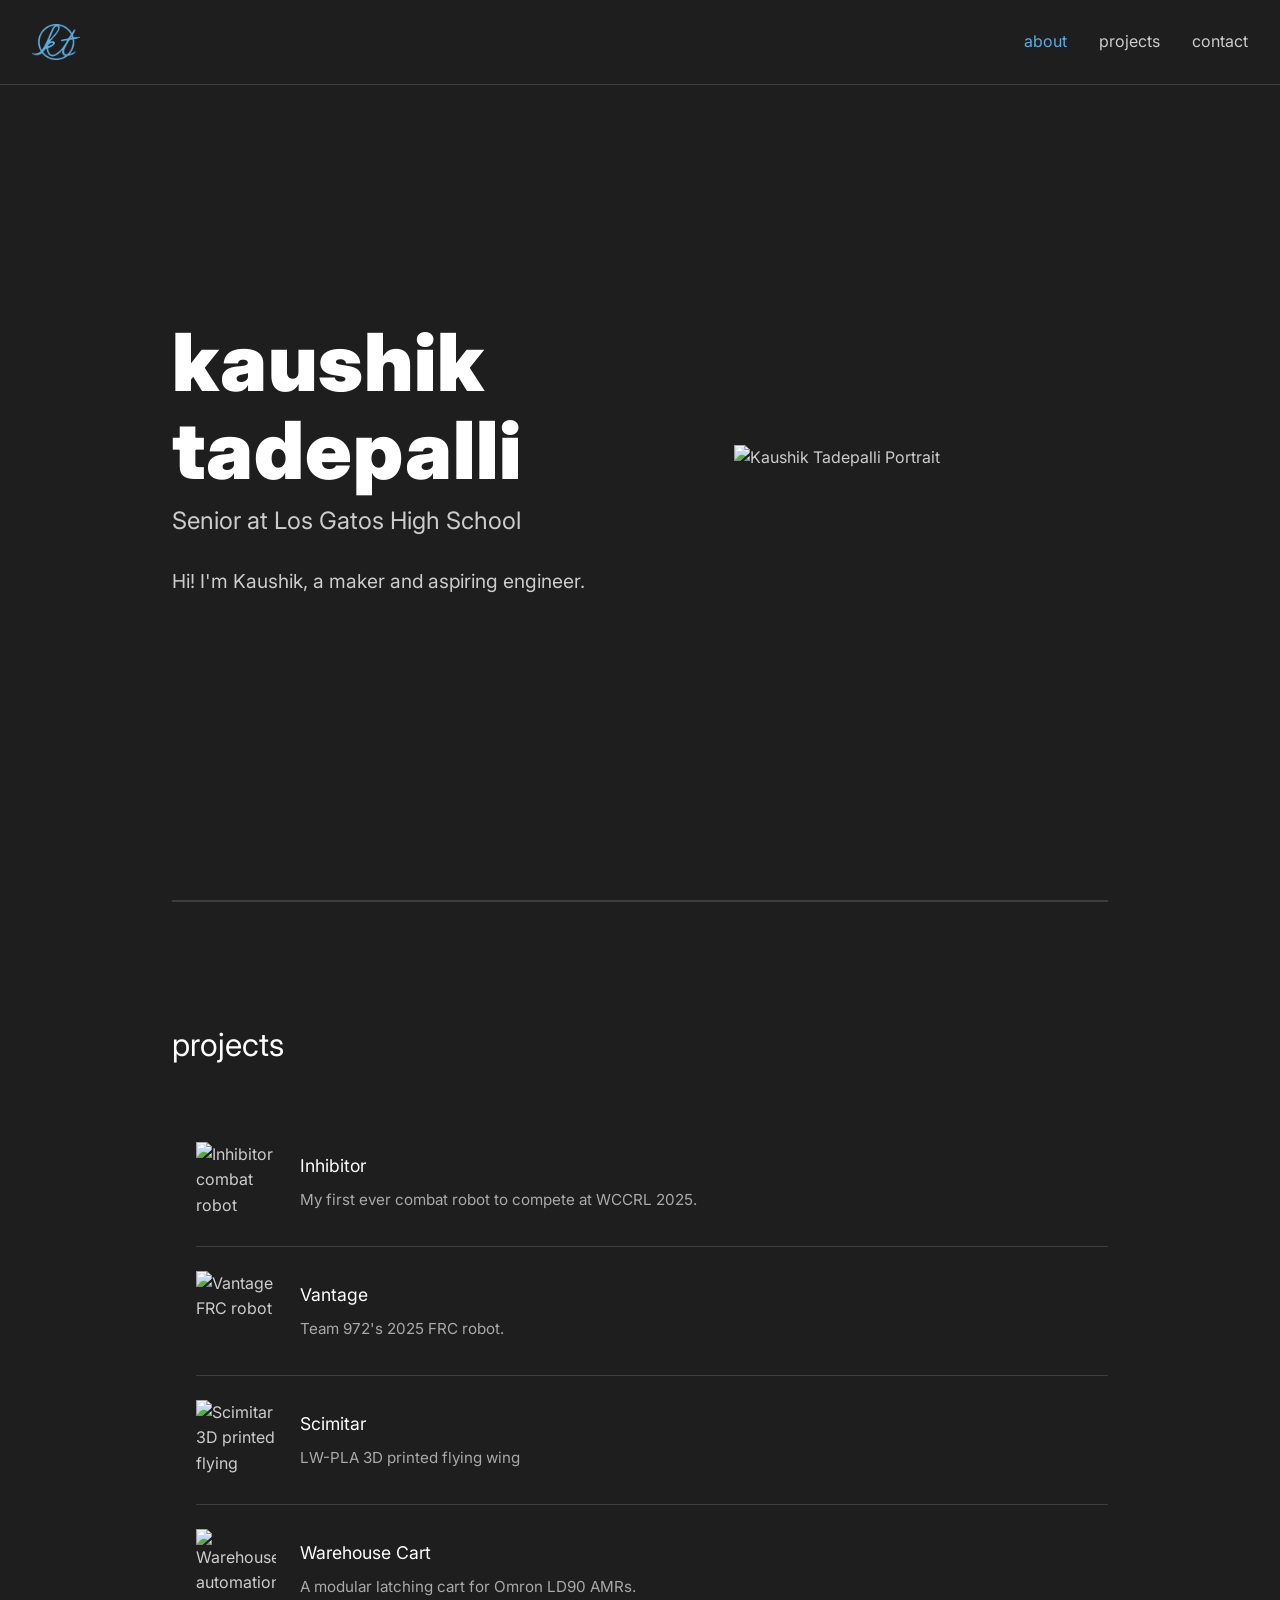
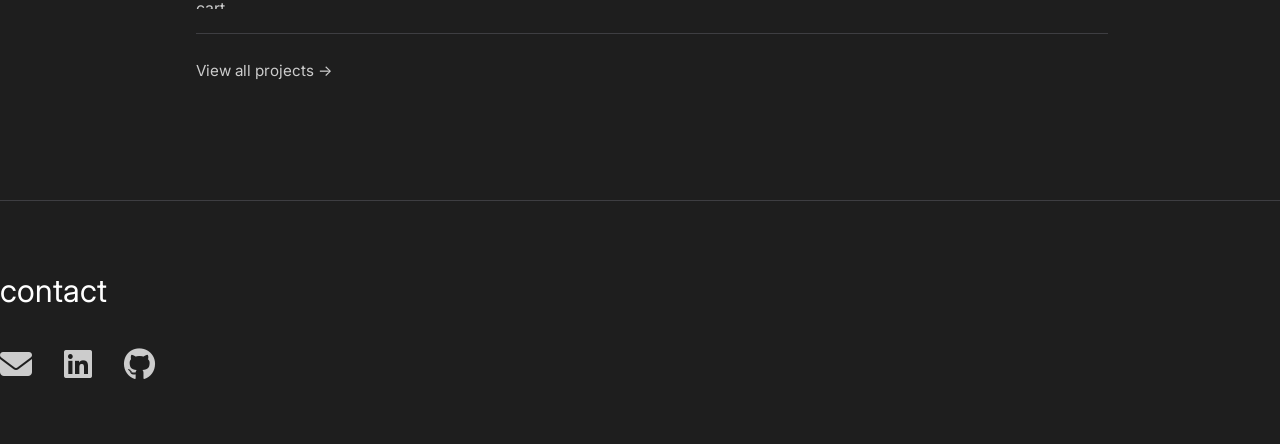
==== commit 4278e65b: "Add website improvements: SEO, accessibility, mobile nav, back-to-top, 404 page" ====
--- a/index.html
+++ b/index.html
@@ -4,9 +4,19 @@
 <head>
   <meta charset="UTF-8">
   <meta name="viewport" content="width=device-width, initial-scale=1.0">
+  <meta name="description" content="Kaushik Tadepalli - Maker and aspiring engineer.">
+
+  <!-- Open Graph / Social Media -->
+  <meta property="og:title" content="Kaushik Tadepalli - Portfolio">
+  <meta property="og:description" content="Maker and aspiring engineer.">
+  <meta property="og:image" content="https://kaushiktadepalli.github.io/logo.png">
+  <meta property="og:url" content="https://kaushiktadepalli.github.io/">
+  <meta property="og:type" content="website">
+
   <!-- CHANGE Your Name -->
   <title>Kaushik Tadepalli</title>
   <link rel="stylesheet" href="style.css">
+  <link rel="stylesheet" href="enhancements.css">
   <link rel="preconnect" href="https://fonts.googleapis.com">
   <link rel="preconnect" href="https://fonts.gstatic.com" crossorigin>
   <link href="https://fonts.googleapis.com/css2?family=Inter:wght@400;700;900&display=swap" rel="stylesheet">
@@ -21,10 +31,15 @@
 
   <!-- Top Navigation -->
   <header class="top-nav">
-    <a href="index.html" class="logo">
-      <img src="logo.png" alt="KT Logo" id="logo-img">
+    <a href="index.html" class="logo" aria-label="Home">
+      <img src="logo.png" alt="Kaushik Tadepalli Logo" id="logo-img">
     </a>
-    <nav class="nav-links">
+    <button class="hamburger" aria-label="Toggle navigation" aria-expanded="false">
+      <span></span>
+      <span></span>
+      <span></span>
+    </button>
+    <nav class="nav-links" role="navigation" aria-label="Main navigation">
       <a href="#about">about</a>
       <a href="projects.html">projects</a>
       <a href="#contact">contact</a>
@@ -63,7 +78,7 @@
       <div class="projects-list">
         <a href="#" class="project-item" data-project-id="proj2">
           <div class="project-thumbnail">
-            <img src="https://imgur.com/ZjhPTWQ.jpg" alt="Inhibitor">
+            <img src="https://imgur.com/ZjhPTWQ.jpg" alt="Inhibitor combat robot" loading="lazy">
           </div>
           <div class="project-info">
             <span class="project-title">Inhibitor</span>
@@ -72,7 +87,7 @@
         </a>
         <a href="#" class="project-item" data-project-id="proj3">
           <div class="project-thumbnail">
-            <img src="https://i.imgur.com/zm0xKUw.jpeg" alt="Vantage">
+            <img src="https://i.imgur.com/zm0xKUw.jpeg" alt="Vantage FRC robot" loading="lazy">
           </div>
           <div class="project-info">
             <span class="project-title">Vantage</span>
@@ -81,7 +96,7 @@
         </a>
         <a href="#" class="project-item" data-project-id="proj1">
           <div class="project-thumbnail">
-            <img src="https://i.imgur.com/VX4kvA4.jpeg" alt="Scimitar">
+            <img src="https://i.imgur.com/VX4kvA4.jpeg" alt="Scimitar 3D printed flying wing" loading="lazy">
           </div>
           <div class="project-info">
             <span class="project-title">Scimitar</span>
@@ -90,7 +105,7 @@
         </a>
         <a href="#" class="project-item" data-project-id="proj6">
           <div class="project-thumbnail">
-            <img src="https://i.imgur.com/kB00Os8.jpeg" alt="Warehouse Cart">
+            <img src="https://i.imgur.com/kB00Os8.jpeg" alt="Warehouse automation cart" loading="lazy">
           </div>
           <div class="project-info">
             <span class="project-title">Warehouse Cart</span>
@@ -102,41 +117,63 @@
       <div class="view-all">
         <a href="projects.html">View all projects →</a>
       </div>
-    </section>
+  </div>
+  </section>
 
-    <!-- Contact Section -->
-    <section id="contact">
-      <h2>Contact</h2>
-      <div class="contact-links">
-        <!-- CHANGE email address -->
-        <a href="mailto:kaushiktadepalli@gmail.com" aria-label="Email me">
-          <i class="fa-solid fa-envelope"></i>
-        </a>
-        <!-- CHANGE LinkedIn URL -->
-        <a href="https://www.linkedin.com/in/kaushik-tadepalli-17778a359/" target="_blank" rel="noopener noreferrer"
-          aria-label="View my LinkedIn profile">
-          <i class="fa-brands fa-linkedin"></i>
-        </a>
-        <!-- CHANGE GitHub URL -->
-        <a href="https://github.com/KaushikTadepalli" target="_blank" rel="noopener noreferrer"
-          aria-label="View my GitHub profile">
-          <i class="fa-brands fa-github"></i>
+  <!-- Resume Section (Uncomment when resume is ready) -->
+  <!--
+    <section id="resume">
+      <h2>Resume</h2>
+      <p class="about-description">
+        Download my resume to learn more about my experience and skills.
+      </p>
+      <div class="resume-download">
+        <a href="resume.pdf" download class="resume-btn" aria-label="Download resume">
+          <i class="fa-solid fa-download"></i> Download Resume
         </a>
       </div>
     </section>
+    -->
+
+  <!-- Contact Section -->
+  <section id="contact">
+    <h2>Contact</h2>
+    <div class="contact-links">
+      <!-- CHANGE email address -->
+      <a href="mailto:kaushiktadepalli@gmail.com" aria-label="Email me">
+        <i class="fa-solid fa-envelope"></i>
+      </a>
+      <!-- CHANGE LinkedIn URL -->
+      <a href="https://www.linkedin.com/in/kaushik-tadepalli-17778a359/" target="_blank" rel="noopener noreferrer"
+        aria-label="View my LinkedIn profile">
+        <i class="fa-brands fa-linkedin"></i>
+      </a>
+      <!-- CHANGE GitHub URL -->
+      <a href="https://github.com/KaushikTadepalli" target="_blank" rel="noopener noreferrer"
+        aria-label="View my GitHub profile">
+        <i class="fa-brands fa-github"></i>
+      </a>
+    </div>
+  </section>
   </div><!-- End Main Content Area -->
 
   <!-- Project Detail Modal (Hidden by default) -->
   <div id="project-modal" class="modal">
     <div class="modal-content">
-      <button class="close-btn">&minus;</button>
+      <button class="close-btn" aria-label="Close modal">&minus;</button>
       <div id="modal-body">
         <!-- Project details will be loaded here by JavaScript -->
       </div>
     </div>
   </div>
 
+  <!-- Back to Top Button -->
+  <button id="back-to-top" aria-label="Back to top" title="Back to top">
+    <i class="fa-solid fa-arrow-up"></i>
+  </button>
+
   <script src="script.js"></script>
+  <script src="enhancements.js"></script>
 </body>
 
 </html>
--- a/enhancements.css
+++ b/enhancements.css
@@ -0,0 +1,123 @@
+/* Hamburger Menu */
+.hamburger {
+    display: none;
+    flex-direction: column;
+    gap: 5px;
+    background: none;
+    border: none;
+    cursor: pointer;
+    padding: 5px;
+    z-index: 101;
+}
+
+.hamburger span {
+    display: block;
+    width: 25px;
+    height: 2px;
+    background-color: var(--text-color);
+    transition: all 0.3s ease;
+}
+
+.hamburger.active span:nth-child(1) {
+    transform: rotate(45deg) translate(7px, 7px);
+}
+
+.hamburger.active span:nth-child(2) {
+    opacity: 0;
+}
+
+.hamburger.active span:nth-child(3) {
+    transform: rotate(-45deg) translate(7px, -7px);
+}
+
+/* Mobile Navigation */
+@media (max-width: 768px) {
+    .hamburger {
+        display: flex;
+    }
+
+    .nav-links {
+        position: fixed;
+        top: 70px;
+        right: -100%;
+        flex-direction: column;
+        background-color: var(--card-bg);
+        width: 200px;
+        padding: 2rem;
+        gap: 1.5rem;
+        transition: right 0.3s ease;
+        border-left: 1px solid var(--border-color);
+        height: calc(100vh - 70px);
+    }
+
+    .nav-links.active {
+        right: 0;
+    }
+}
+
+/* Back to Top Button */
+#back-to-top {
+    position: fixed;
+    bottom: 30px;
+    right: 30px;
+    width: 50px;
+    height: 50px;
+    background-color: var(--active-color);
+    color: var(--bg-color);
+    border: none;
+    border-radius: 50%;
+    cursor: pointer;
+    display: none;
+    align-items: center;
+    justify-content: center;
+    font-size: 1.2rem;
+    transition: all 0.3s ease;
+    z-index: 99;
+    box-shadow: 0 4px 12px rgba(0, 0, 0, 0.3);
+}
+
+#back-to-top:hover {
+    background-color: var(--primary-color);
+    transform: translateY(-3px);
+    box-shadow: 0 6px 16px rgba(0, 0, 0, 0.4);
+}
+
+#back-to-top.visible {
+    display: flex;
+}
+
+/* Resume Section Styles (for when uncommented) */
+#resume {
+    border-top: 1px solid var(--border-color);
+    padding-top: 4rem;
+    padding-bottom: 4rem;
+    text-align: center;
+}
+
+.resume-download {
+    margin-top: 2rem;
+}
+
+.resume-btn {
+    display: inline-flex;
+    align-items: center;
+    gap: 0.5rem;
+    padding: 1rem 2rem;
+    background-color: var(--active-color);
+    color: var(--bg-color);
+    text-decoration: none;
+    border-radius: 4px;
+    font-weight: 700;
+    font-size: 1.1rem;
+    transition: all 0.3s ease;
+}
+
+.resume-btn:hover {
+    background-color: var(--primary-color);
+    transform: translateY(-2px);
+    box-shadow: 0 4px 12px rgba(93, 173, 226, 0.3);
+}
+
+.resume-btn i {
+    font-size: 1.2rem;
+}
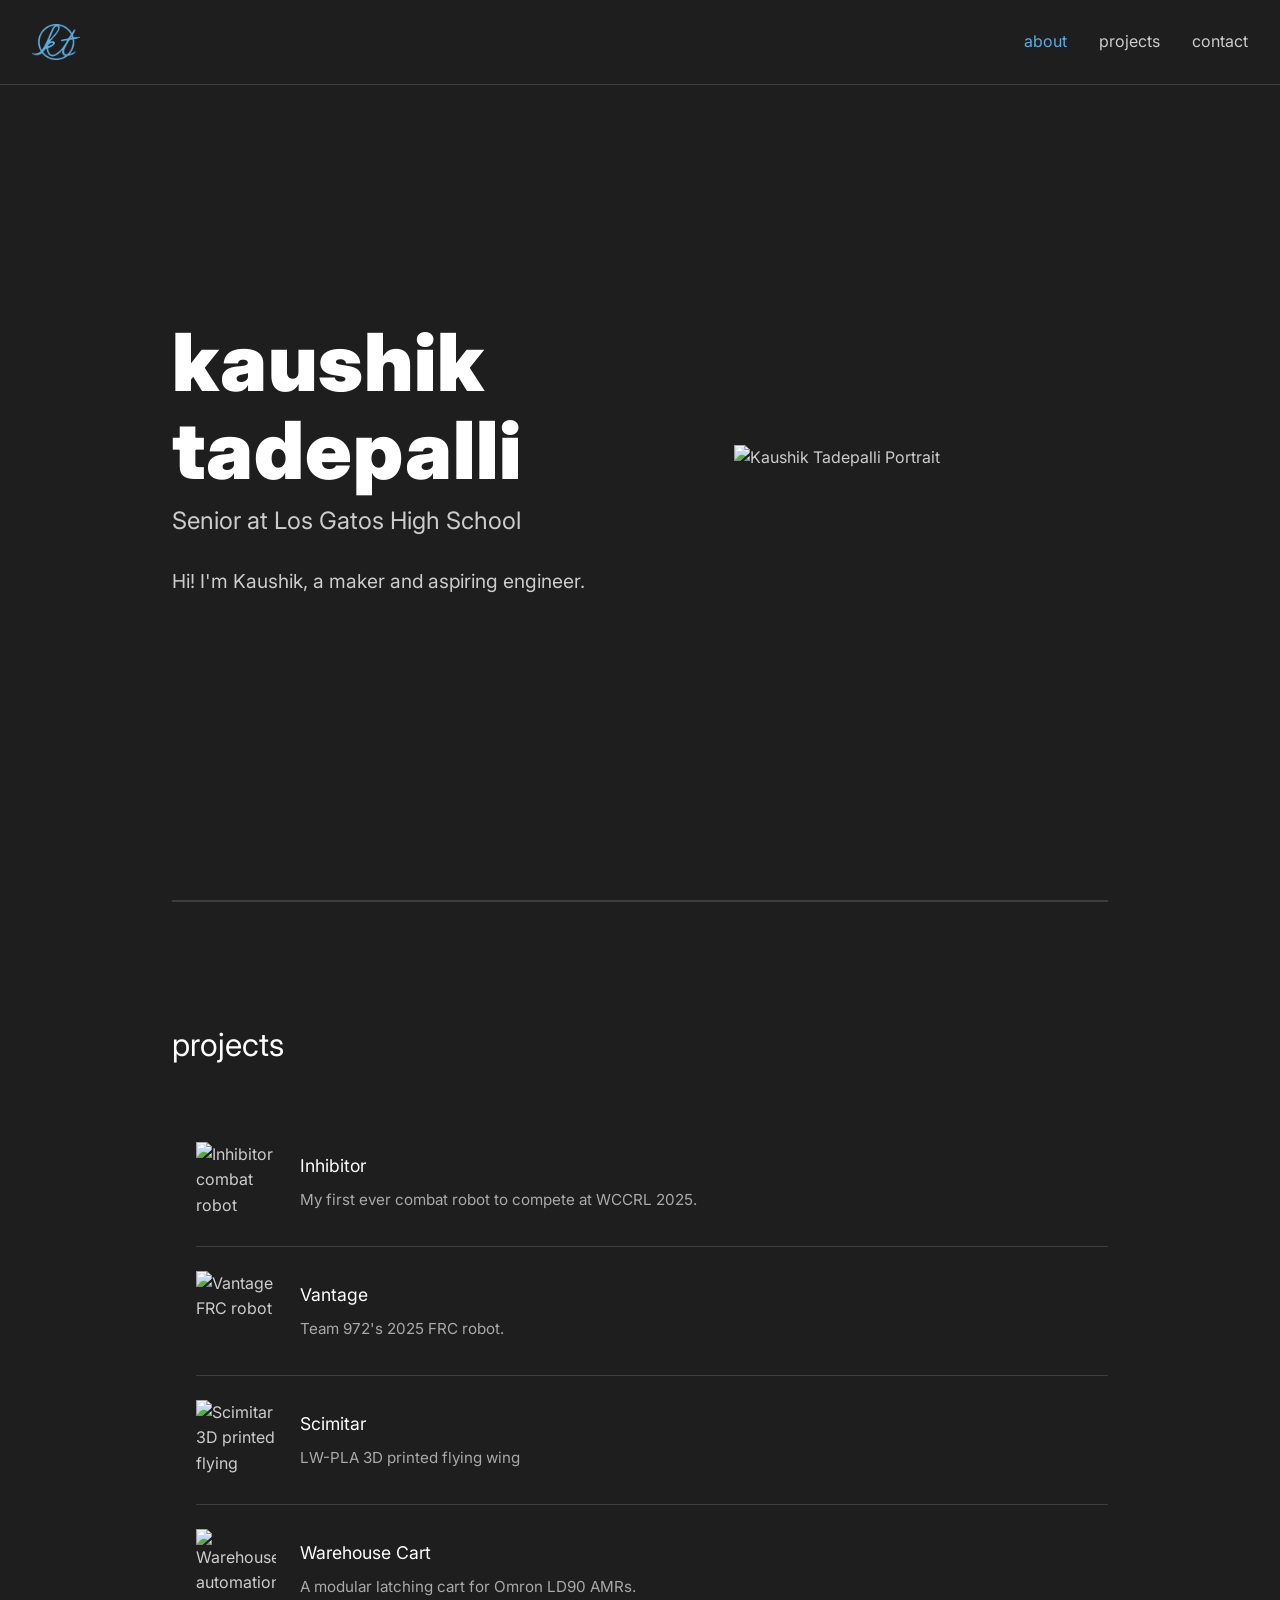
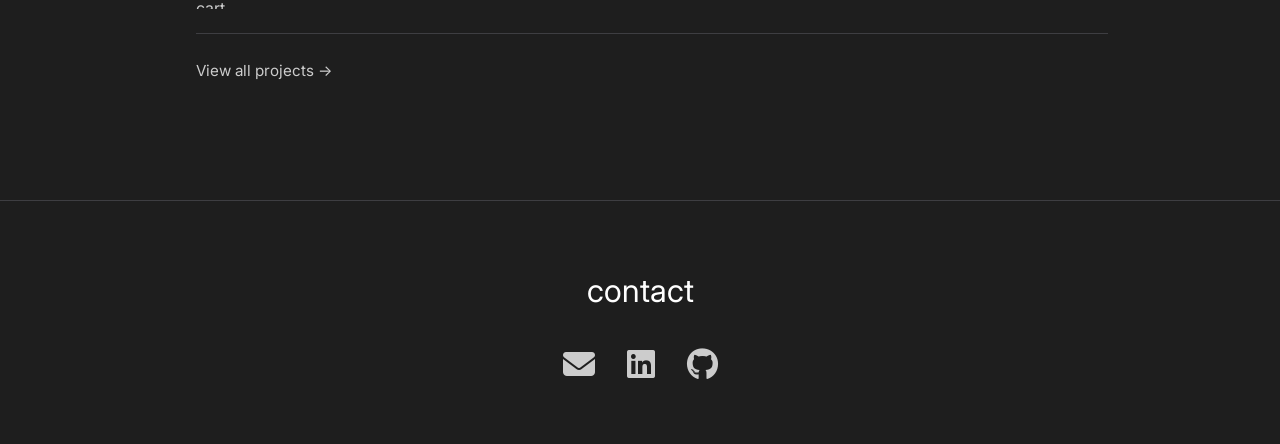
==== commit 4d1f2e40: "Fix contact section centering, remove back-to-top button, update 404 button style" ====
--- a/index.html
+++ b/index.html
@@ -167,11 +167,6 @@
     </div>
   </div>
 
-  <!-- Back to Top Button -->
-  <button id="back-to-top" aria-label="Back to top" title="Back to top">
-    <i class="fa-solid fa-arrow-up"></i>
-  </button>
-
   <script src="script.js"></script>
   <script src="enhancements.js"></script>
 </body>
--- a/style.css
+++ b/style.css
@@ -6,15 +6,23 @@
 }
 
 :root {
-    --bg-color: #1e1e1e; /* Very dark background (Cursor-like) */
-    --text-color: #cccccc; /* Light grey text */
-    --primary-color: #ffffff; /* White for key elements */
-    --card-bg: #252526;   /* Dark gray for cards/sidebar */
-    --border-color: #3e3e42; /* Dark gray borders */
+    --bg-color: #1e1e1e;
+    /* Very dark background (Cursor-like) */
+    --text-color: #cccccc;
+    /* Light grey text */
+    --primary-color: #ffffff;
+    /* White for key elements */
+    --card-bg: #252526;
+    /* Dark gray for cards/sidebar */
+    --border-color: #3e3e42;
+    /* Dark gray borders */
     --hover-bg: #2a2d2e;
-    --sidebar-width: 180px; /* Sidebar width variable */
-    --active-color: #5dade2; /* Lighter blue accent */
-    --accent-blue: #5dade2; /* Consistent lighter blue accent */
+    --sidebar-width: 180px;
+    /* Sidebar width variable */
+    --active-color: #5dade2;
+    /* Lighter blue accent */
+    --accent-blue: #5dade2;
+    /* Consistent lighter blue accent */
 }
 
 html {
@@ -214,7 +222,9 @@
     margin-bottom: 3rem;
 }
 
-h1, h2 { /* Section headings */
+h1,
+h2 {
+    /* Section headings */
     font-size: 2rem;
     color: var(--primary-color);
     margin-bottom: 3rem;
@@ -336,12 +346,12 @@
     padding-bottom: 4rem;
     opacity: 0;
     animation: fadeInUp 0.8s ease-out 0.8s forwards;
-    text-align: left;
+    text-align: center;
 }
 
 #contact h2 {
     margin-bottom: 2rem;
-    text-align: left;
+    text-align: center;
     opacity: 0;
     animation: fadeInUp 0.8s ease-out 0.9s forwards;
 }
@@ -349,7 +359,7 @@
 .contact-links {
     display: flex;
     gap: 2rem;
-    justify-content: flex-start;
+    justify-content: center;
     opacity: 0;
     animation: fadeInUp 0.8s ease-out 1s forwards;
 }
@@ -443,7 +453,8 @@
 #modal-body {
     flex: 1;
     overflow-y: auto;
-    padding-right: 20px; /* Space for scrollbar */
+    padding-right: 20px;
+    /* Space for scrollbar */
 }
 
 #modal-body h2 {
@@ -538,38 +549,46 @@
 /* Responsive Adjustments */
 @media (max-width: 992px) {
     .main-content {
-         padding: 5rem 1.5rem 2rem;
-     }
+        padding: 5rem 1.5rem 2rem;
+    }
+
     .about-content {
         flex-direction: column;
         text-align: center;
     }
+
     .about-text {
         max-width: 100%;
     }
+
     .about-image {
         width: 70%;
         margin: 2rem auto 0;
         max-width: 450px;
     }
+
     .about-text {
         flex-basis: auto;
         order: 2;
         width: 100%;
     }
-     .about-image {
+
+    .about-image {
         flex-basis: auto;
         order: 1;
     }
+
     #portrait-img {
         width: 100%;
         max-width: 450px;
     }
-     #name-heading {
+
+    #name-heading {
         font-size: clamp(2rem, 10vw, 4rem);
         min-height: 2em;
         padding: 0.5em 0;
     }
+
     .subtitle {
         font-size: clamp(1rem, 4vw, 1.3rem);
     }
@@ -577,37 +596,45 @@
 
 
 @media (max-width: 768px) {
-     .main-content {
-         padding: 5rem 1rem 2rem;
-     }
-     .top-nav {
-         padding: 1rem 1.5rem;
-     }
-     .nav-links {
-         gap: 1.5rem;
-     }
-     .nav-links a {
-         font-size: 0.9rem;
-     }
+    .main-content {
+        padding: 5rem 1rem 2rem;
+    }
+
+    .top-nav {
+        padding: 1rem 1.5rem;
+    }
+
+    .nav-links {
+        gap: 1.5rem;
+    }
+
+    .nav-links a {
+        font-size: 0.9rem;
+    }
 
     h2 {
         font-size: 2rem;
     }
+
     .contact-links a i {
-         font-size: 1.3rem;
-    }
+        font-size: 1.3rem;
+    }
+
     .modal-content {
         width: 90%;
         padding: 20px;
     }
-     .about-image {
+
+    .about-image {
         width: 85%;
         max-width: 380px;
     }
+
     #portrait-img {
         width: 100%;
         max-width: 380px;
     }
+
     #name-heading {
         font-size: clamp(1.8rem, 12vw, 3rem);
         min-height: 1.8em;
@@ -619,61 +646,75 @@
     .main-content {
         padding: 4.5rem 1rem 2rem;
     }
+
     .top-nav {
         padding: 1rem;
     }
+
     .nav-links {
         gap: 1rem;
     }
+
     .nav-links a {
         font-size: 0.85rem;
     }
+
     #logo-img {
         height: 28px;
     }
+
     .contact-links {
-         display: flex;
-         flex-direction: column;
-         gap: 2rem;
-     }
-     .contact-links a {
-         margin: 0;
-     }
-     .contact-links a i {
-         font-size: 2.8rem;
-     }
-     .modal-content {
+        display: flex;
+        flex-direction: column;
+        gap: 2rem;
+    }
+
+    .contact-links a {
+        margin: 0;
+    }
+
+    .contact-links a i {
+        font-size: 2.8rem;
+    }
+
+    .modal-content {
         margin: 10% auto;
     }
-     .about-image {
+
+    .about-image {
         width: 90%;
         max-width: 320px;
     }
+
     #portrait-img {
         width: 100%;
         max-width: 320px;
     }
-     #name-heading {
+
+    #name-heading {
         font-size: clamp(1.6rem, 14vw, 2.5rem);
         min-height: 1.6em;
         padding: 0.3em 0;
         line-height: 1.2;
     }
-      .subtitle {
+
+    .subtitle {
         font-size: clamp(0.9rem, 3.5vw, 1.1rem);
     }
-     .about-description {
+
+    .about-description {
         font-size: 0.95rem;
     }
 }
 
 /* Add fade-in animation keyframes */
 @keyframes fadeIn {
-    from { 
+    from {
         opacity: 0;
         transform: translateY(20px);
     }
-    to { 
+
+    to {
         opacity: 1;
         transform: translateY(0);
     }
@@ -684,6 +725,7 @@
         opacity: 0;
         transform: translateY(30px);
     }
+
     to {
         opacity: 1;
         transform: translateY(0);
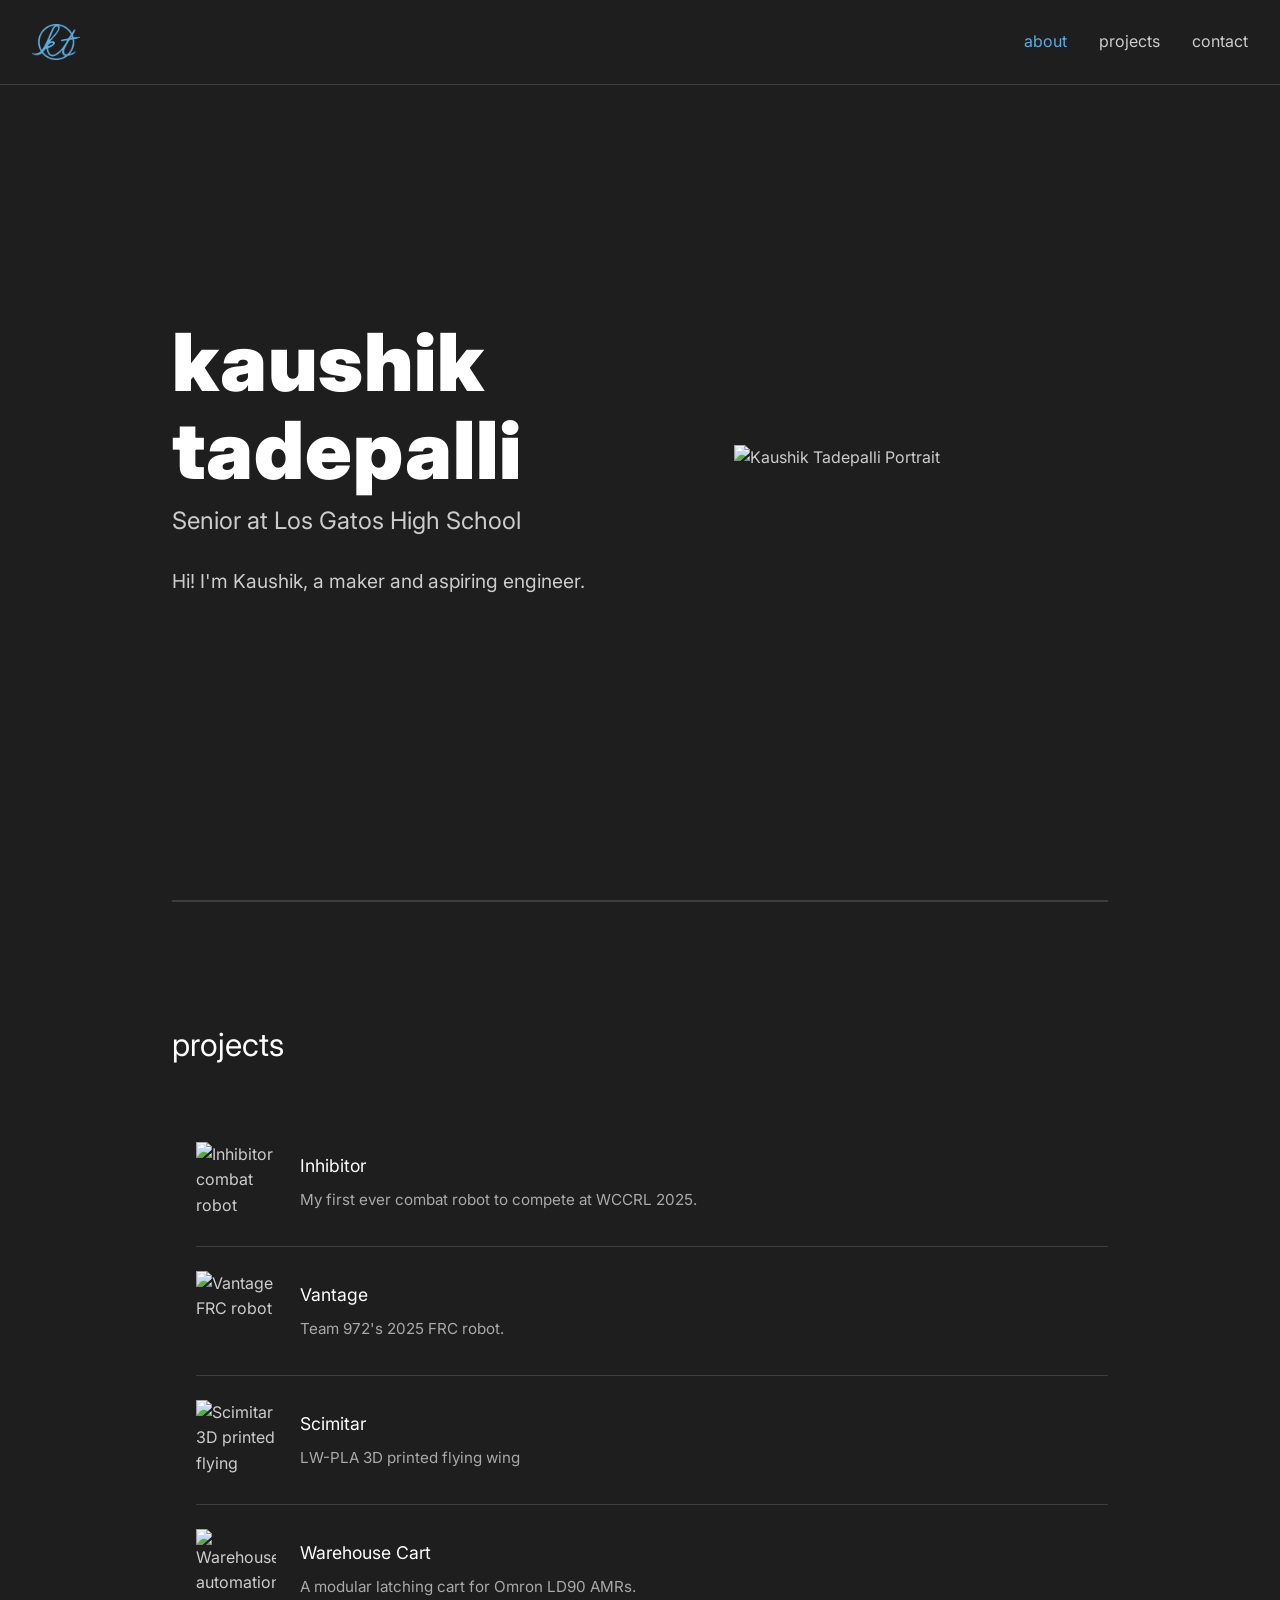
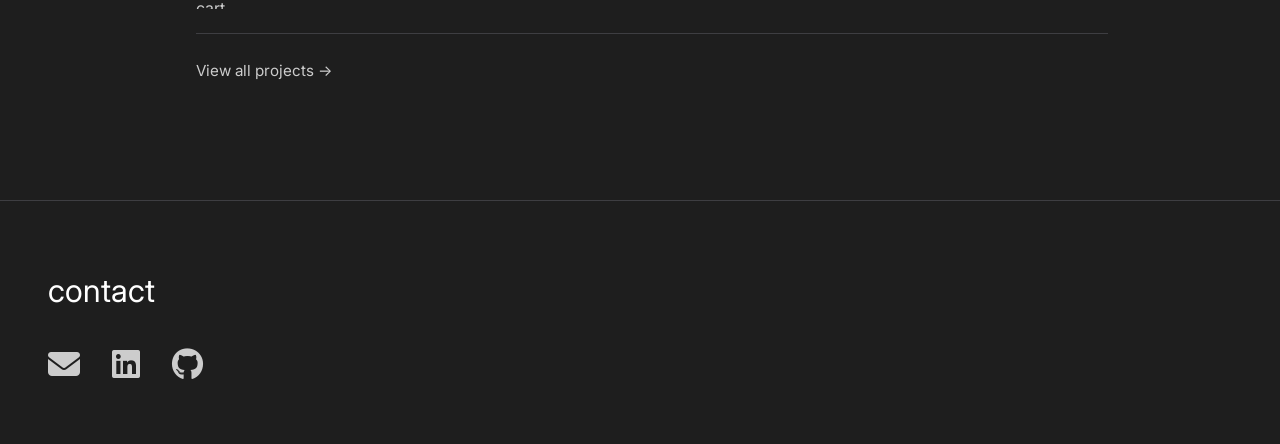
==== commit 6d69ffc9: "Restructure projects to use individual pages with back navigation, fix nav highlighting, and make ti" ====
--- a/index.html
+++ b/index.html
@@ -76,7 +76,7 @@
       <h2>Projects</h2>
 
       <div class="projects-list">
-        <a href="#" class="project-item" data-project-id="proj2">
+        <a href="projects/inhibitor.html" class="project-item">
           <div class="project-thumbnail">
             <img src="https://imgur.com/ZjhPTWQ.jpg" alt="Inhibitor combat robot" loading="lazy">
           </div>
@@ -85,7 +85,7 @@
             <span class="project-desc">My first ever combat robot to compete at WCCRL 2025.</span>
           </div>
         </a>
-        <a href="#" class="project-item" data-project-id="proj3">
+        <a href="projects/vantage.html" class="project-item">
           <div class="project-thumbnail">
             <img src="https://i.imgur.com/zm0xKUw.jpeg" alt="Vantage FRC robot" loading="lazy">
           </div>
@@ -94,7 +94,7 @@
             <span class="project-desc">Team 972's 2025 FRC robot.</span>
           </div>
         </a>
-        <a href="#" class="project-item" data-project-id="proj1">
+        <a href="projects/scimitar.html" class="project-item">
           <div class="project-thumbnail">
             <img src="https://i.imgur.com/VX4kvA4.jpeg" alt="Scimitar 3D printed flying wing" loading="lazy">
           </div>
@@ -103,7 +103,7 @@
             <span class="project-desc">LW-PLA 3D printed flying wing</span>
           </div>
         </a>
-        <a href="#" class="project-item" data-project-id="proj6">
+        <a href="projects/warehouse-cart.html" class="project-item">
           <div class="project-thumbnail">
             <img src="https://i.imgur.com/kB00Os8.jpeg" alt="Warehouse automation cart" loading="lazy">
           </div>
@@ -171,4 +171,4 @@
   <script src="enhancements.js"></script>
 </body>
 
-</html>+</html>
--- a/style.css
+++ b/style.css
@@ -346,12 +346,13 @@
     padding-bottom: 4rem;
     opacity: 0;
     animation: fadeInUp 0.8s ease-out 0.8s forwards;
-    text-align: center;
+    text-align: left;
 }
 
 #contact h2 {
     margin-bottom: 2rem;
-    text-align: center;
+    text-align: left;
+    padding-left: 3rem;
     opacity: 0;
     animation: fadeInUp 0.8s ease-out 0.9s forwards;
 }
@@ -359,7 +360,8 @@
 .contact-links {
     display: flex;
     gap: 2rem;
-    justify-content: center;
+    justify-content: flex-start;
+    padding-left: 3rem;
     opacity: 0;
     animation: fadeInUp 0.8s ease-out 1s forwards;
 }
@@ -786,4 +788,82 @@
     color: #888;
     opacity: 0;
     animation: fadeIn 0.8s ease-out 0.8s forwards;
+}
+
+/* Back Navigation */
+.back-nav {
+    margin-bottom: 2rem;
+}
+
+.back-btn {
+    display: inline-flex;
+    align-items: center;
+    gap: 0.5rem;
+    color: var(--text-color);
+    text-decoration: none;
+    font-size: 0.95rem;
+    transition: all 0.2s ease;
+}
+
+.back-btn:hover {
+    color: var(--active-color);
+    transform: translateX(-3px);
+}
+
+.back-btn i {
+    font-size: 0.9rem;
+}
+
+/* Project Detail Page */
+#project-detail {
+    padding-top: 6rem;
+}
+
+.project-detail-content {
+    max-width: 800px;
+}
+
+.project-detail-image {
+    width: 100%;
+    max-width: 600px;
+    height: auto;
+    margin: 2rem 0;
+}
+
+.project-links {
+    margin-top: 3rem;
+    padding-top: 2rem;
+    border-top: 1px solid var(--border-color);  
+}
+
+.project-links a {
+    color: var(--active-color);
+    text-decoration: underline;
+    font-weight: 600;
+    margin-right: 2rem;
+    transition: color 0.2s ease;
+}
+
+.project-links a:hover {
+    color: var(--primary-color);
+}
+
+#project-detail h1 {
+    margin-bottom: 1rem;
+}
+
+#project-detail p {
+    margin-bottom: 1.5rem;
+    line-height: 1.8;
+    font-size: 1.1rem;
+}
+
+#project-detail ul {
+    margin-bottom: 1.5rem;
+    margin-left: 2rem;
+}
+
+#project-detail li {
+    margin-bottom: 0.8rem;
+    line-height: 1.6;
 }
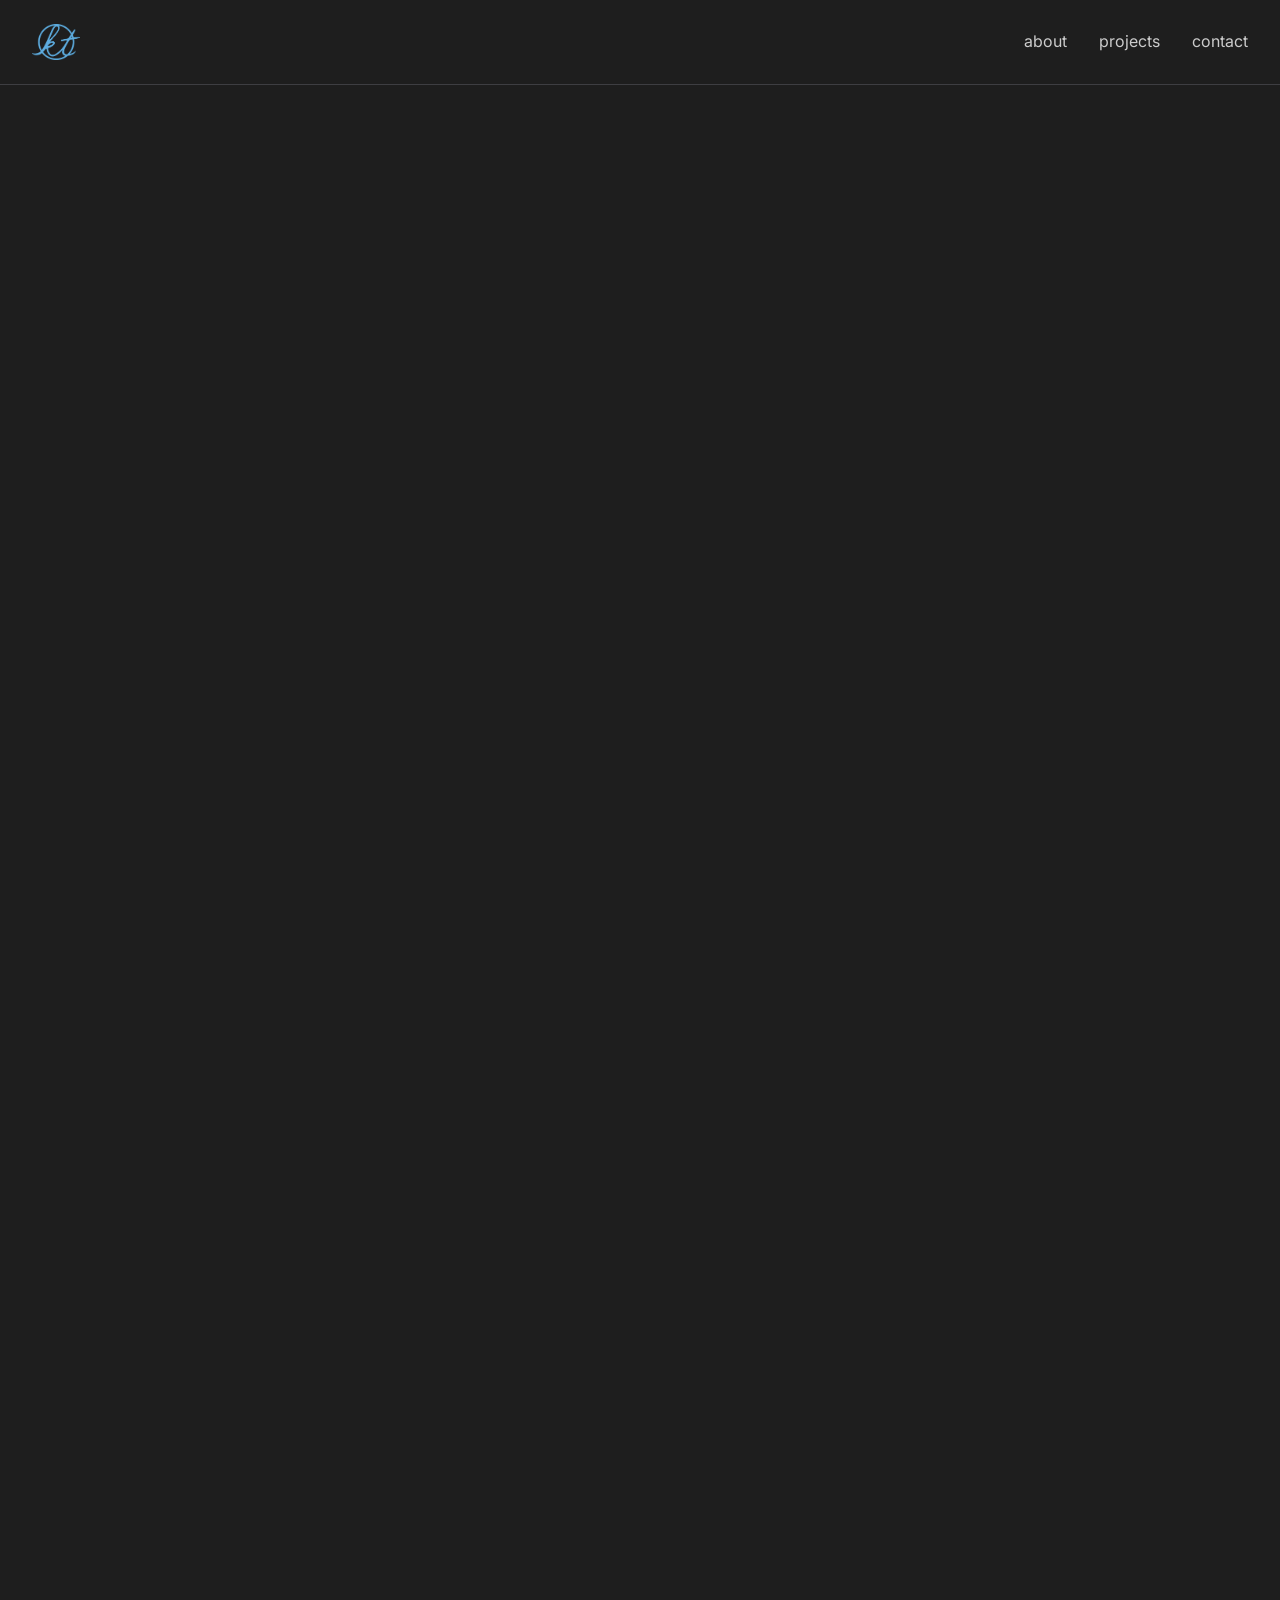
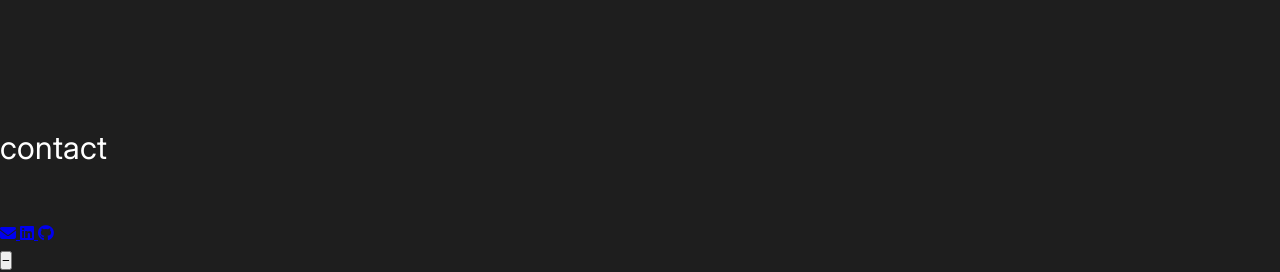
==== commit e200222c: "Fix contact alignment, back button spacing, hamburger style, and lowercase titles" ====
--- a/index.html
+++ b/index.html
@@ -73,7 +73,7 @@
 
     <!-- Projects Section -->
     <section id="projects">
-      <h2>Projects</h2>
+      <h2>projects</h2>
 
       <div class="projects-list">
         <a href="projects/inhibitor.html" class="project-item">
--- a/style.css
+++ b/style.css
@@ -335,481 +335,6 @@
     transition: color 0.2s ease;
 }
 
-.view-all a:hover {
-    color: var(--active-color);
-}
-
-/* Contact Section */
-#contact {
-    border-top: 1px solid var(--border-color);
-    padding-top: 4rem;
-    padding-bottom: 4rem;
-    opacity: 0;
-    animation: fadeInUp 0.8s ease-out 0.8s forwards;
-    text-align: left;
-}
-
-#contact h2 {
-    margin-bottom: 2rem;
-    text-align: left;
-    padding-left: 3rem;
-    opacity: 0;
-    animation: fadeInUp 0.8s ease-out 0.9s forwards;
-}
-
-.contact-links {
-    display: flex;
-    gap: 2rem;
-    justify-content: flex-start;
-    padding-left: 3rem;
-    opacity: 0;
-    animation: fadeInUp 0.8s ease-out 1s forwards;
-}
-
-.contact-links a {
-    color: var(--text-color);
-    text-decoration: none;
-    transition: color 0.2s ease;
-    display: inline-block;
-}
-
-/* Style the icons directly */
-.contact-links a i {
-    font-size: 2rem;
-    transition: color 0.2s ease;
-    vertical-align: middle;
-}
-
-.contact-links a:hover {
-    color: var(--active-color);
-}
-
-.contact-links a:hover i {
-    color: var(--active-color);
-}
-
-
-/* Footer */
-footer {
-    text-align: left;
-    margin-top: 4rem;
-    padding: 2rem 0;
-    border-top: 1px solid var(--border-color);
-    font-size: 0.85rem;
-    color: var(--text-color);
-    opacity: 0;
-    animation: fadeInUp 0.8s ease-out 1.1s forwards;
-}
-
-/* Modal Styling */
-.modal {
-    display: none;
-    position: fixed;
-    z-index: 1000;
-    left: 0;
-    top: 0;
-    width: 100%;
-    height: 100%;
-    overflow: auto;
-    background-color: rgba(0, 0, 0, 0.85);
-    padding: 0;
-    opacity: 0;
-    transition: opacity 0.3s ease;
-}
-
-/* When modal is visible or fading out */
-.modal.visible,
-.modal.fading {
-    display: flex;
-    align-items: center;
-    justify-content: center;
-}
-
-.modal.visible {
-    opacity: 1;
-}
-
-.modal-content {
-    background-color: var(--card-bg);
-    margin: 0;
-    padding: 40px;
-    border: none;
-    width: 90%;
-    max-width: 1200px;
-    height: 90vh;
-    position: relative;
-    display: flex;
-    flex-direction: column;
-    overflow-y: auto;
-    opacity: 0;
-    transform: translateY(20px);
-    transition: opacity 0.3s ease, transform 0.3s ease;
-    border-radius: 0;
-}
-
-.modal.visible .modal-content {
-    opacity: 1;
-    transform: translateY(0);
-}
-
-#modal-body {
-    flex: 1;
-    overflow-y: auto;
-    padding-right: 20px;
-    /* Space for scrollbar */
-}
-
-#modal-body h2 {
-    text-align: left;
-    margin-top: 0;
-    margin-bottom: 1.5rem;
-    color: var(--primary-color);
-    font-size: 2.5rem;
-}
-
-#modal-body img {
-    max-width: 100%;
-    height: auto;
-    margin-bottom: 2rem;
-    border-radius: 6px;
-}
-
-#modal-body p {
-    margin-bottom: 1.5rem;
-    line-height: 1.8;
-    font-size: 1.1rem;
-}
-
-#modal-body ul {
-    margin-bottom: 1.5rem;
-    padding-left: 25px;
-}
-
-#modal-body li {
-    margin-bottom: 0.8rem;
-    line-height: 1.6;
-}
-
-#modal-body a {
-    color: var(--active-color);
-    text-decoration: underline;
-    font-weight: bold;
-    transition: color 0.3s ease;
-}
-
-#modal-body a:hover {
-    color: var(--primary-color);
-}
-
-.close-btn {
-    color: var(--text-color);
-    position: absolute;
-    top: 20px;
-    right: 30px;
-    font-size: 32px;
-    font-weight: normal;
-    border: none;
-    background-color: transparent;
-    cursor: pointer;
-    transition: color 0.3s ease;
-    width: auto;
-    height: auto;
-    display: flex;
-    align-items: center;
-    justify-content: center;
-    z-index: 1;
-    line-height: 1;
-    padding: 0;
-    margin: 0;
-    font-family: Arial, sans-serif;
-    text-align: center;
-}
-
-.close-btn:hover,
-.close-btn:focus {
-    color: var(--active-color);
-}
-
-/* Update mobile styles */
-@media (max-width: 768px) {
-    .modal-content {
-        width: 95%;
-        height: 95vh;
-        padding: 30px;
-    }
-}
-
-@media (max-width: 480px) {
-    .modal-content {
-        width: 100%;
-        height: 100vh;
-        border-radius: 0;
-        padding: 20px;
-    }
-}
-
-/* Responsive Adjustments */
-@media (max-width: 992px) {
-    .main-content {
-        padding: 5rem 1.5rem 2rem;
-    }
-
-    .about-content {
-        flex-direction: column;
-        text-align: center;
-    }
-
-    .about-text {
-        max-width: 100%;
-    }
-
-    .about-image {
-        width: 70%;
-        margin: 2rem auto 0;
-        max-width: 450px;
-    }
-
-    .about-text {
-        flex-basis: auto;
-        order: 2;
-        width: 100%;
-    }
-
-    .about-image {
-        flex-basis: auto;
-        order: 1;
-    }
-
-    #portrait-img {
-        width: 100%;
-        max-width: 450px;
-    }
-
-    #name-heading {
-        font-size: clamp(2rem, 10vw, 4rem);
-        min-height: 2em;
-        padding: 0.5em 0;
-    }
-
-    .subtitle {
-        font-size: clamp(1rem, 4vw, 1.3rem);
-    }
-}
-
-
-@media (max-width: 768px) {
-    .main-content {
-        padding: 5rem 1rem 2rem;
-    }
-
-    .top-nav {
-        padding: 1rem 1.5rem;
-    }
-
-    .nav-links {
-        gap: 1.5rem;
-    }
-
-    .nav-links a {
-        font-size: 0.9rem;
-    }
-
-    h2 {
-        font-size: 2rem;
-    }
-
-    .contact-links a i {
-        font-size: 1.3rem;
-    }
-
-    .modal-content {
-        width: 90%;
-        padding: 20px;
-    }
-
-    .about-image {
-        width: 85%;
-        max-width: 380px;
-    }
-
-    #portrait-img {
-        width: 100%;
-        max-width: 380px;
-    }
-
-    #name-heading {
-        font-size: clamp(1.8rem, 12vw, 3rem);
-        min-height: 1.8em;
-        padding: 0.4em 0;
-    }
-}
-
-@media (max-width: 480px) {
-    .main-content {
-        padding: 4.5rem 1rem 2rem;
-    }
-
-    .top-nav {
-        padding: 1rem;
-    }
-
-    .nav-links {
-        gap: 1rem;
-    }
-
-    .nav-links a {
-        font-size: 0.85rem;
-    }
-
-    #logo-img {
-        height: 28px;
-    }
-
-    .contact-links {
-        display: flex;
-        flex-direction: column;
-        gap: 2rem;
-    }
-
-    .contact-links a {
-        margin: 0;
-    }
-
-    .contact-links a i {
-        font-size: 2.8rem;
-    }
-
-    .modal-content {
-        margin: 10% auto;
-    }
-
-    .about-image {
-        width: 90%;
-        max-width: 320px;
-    }
-
-    #portrait-img {
-        width: 100%;
-        max-width: 320px;
-    }
-
-    #name-heading {
-        font-size: clamp(1.6rem, 14vw, 2.5rem);
-        min-height: 1.6em;
-        padding: 0.3em 0;
-        line-height: 1.2;
-    }
-
-    .subtitle {
-        font-size: clamp(0.9rem, 3.5vw, 1.1rem);
-    }
-
-    .about-description {
-        font-size: 0.95rem;
-    }
-}
-
-/* Add fade-in animation keyframes */
-@keyframes fadeIn {
-    from {
-        opacity: 0;
-        transform: translateY(20px);
-    }
-
-    to {
-        opacity: 1;
-        transform: translateY(0);
-    }
-}
-
-@keyframes fadeInUp {
-    from {
-        opacity: 0;
-        transform: translateY(30px);
-    }
-
-    to {
-        opacity: 1;
-        transform: translateY(0);
-    }
-}
-
-/* Add initial state and animation to main content */
-.main-content {
-    max-width: 1000px;
-    margin: 0 auto;
-    padding: 0 2rem;
-    opacity: 0;
-    animation: fadeIn 0.8s ease-out forwards;
-}
-
-/* Add staggered animations for sections */
-#about {
-    padding-top: 3rem;
-    padding-bottom: 2rem;
-    min-height: 100vh;
-    display: flex;
-    align-items: center;
-    border-top: none;
-    opacity: 0;
-    animation: fadeIn 0.8s ease-out 0.2s forwards;
-}
-
-#projects {
-    border-top: 2px solid var(--border-color);
-    min-height: 100vh;
-    opacity: 0;
-    animation: fadeIn 0.8s ease-out 0.4s forwards;
-}
-
-#contact {
-    text-align: center;
-    min-height: auto;
-    padding: 4rem 0;
-    opacity: 0;
-    animation: fadeIn 0.8s ease-out 0.6s forwards;
-}
-
-/* Add fade-in for top nav */
-.top-nav {
-    opacity: 0;
-    animation: fadeIn 0.8s ease-out 0.1s forwards;
-}
-
-/* Add fade-in for project cards */
-
-/* Add fade-in for footer */
-footer {
-    text-align: center;
-    margin-top: 2rem;
-    padding: 2rem 0;
-    border-top: 2px solid var(--border-color);
-    font-size: 0.9rem;
-    color: #888;
-    opacity: 0;
-    animation: fadeIn 0.8s ease-out 0.8s forwards;
-}
-
-/* Back Navigation */
-.back-nav {
-    margin-bottom: 2rem;
-}
-
-.back-btn {
-    display: inline-flex;
-    align-items: center;
-    gap: 0.5rem;
-    color: var(--text-color);
-    text-decoration: none;
-    font-size: 0.95rem;
-    transition: all 0.2s ease;
-}
-
-.back-btn:hover {
-    color: var(--active-color);
-    transform: translateX(-3px);
-}
-
 .back-btn i {
     font-size: 0.9rem;
 }
@@ -833,7 +358,7 @@
 .project-links {
     margin-top: 3rem;
     padding-top: 2rem;
-    border-top: 1px solid var(--border-color);  
+    border-top: 1px solid var(--border-color);
 }
 
 .project-links a {
--- a/enhancements.css
+++ b/enhancements.css
@@ -4,61 +4,6 @@
     flex-direction: column;
     gap: 5px;
     background: none;
-    border: none;
-    cursor: pointer;
-    padding: 5px;
-    z-index: 101;
-}
-
-.hamburger span {
-    display: block;
-    width: 25px;
-    height: 2px;
-    background-color: var(--text-color);
-    transition: all 0.3s ease;
-}
-
-.hamburger.active span:nth-child(1) {
-    transform: rotate(45deg) translate(7px, 7px);
-}
-
-.hamburger.active span:nth-child(2) {
-    opacity: 0;
-}
-
-.hamburger.active span:nth-child(3) {
-    transform: rotate(-45deg) translate(7px, -7px);
-}
-
-/* Mobile Navigation */
-@media (max-width: 768px) {
-    .hamburger {
-        display: flex;
-    }
-
-    .nav-links {
-        position: fixed;
-        top: 70px;
-        right: -100%;
-        flex-direction: column;
-        background-color: var(--card-bg);
-        width: 200px;
-        padding: 2rem;
-        gap: 1.5rem;
-        transition: right 0.3s ease;
-        border-left: 1px solid var(--border-color);
-        height: calc(100vh - 70px);
-    }
-
-    .nav-links.active {
-        right: 0;
-    }
-}
-
-/* Back to Top Button */
-#back-to-top {
-    position: fixed;
-    bottom: 30px;
     right: 30px;
     width: 50px;
     height: 50px;
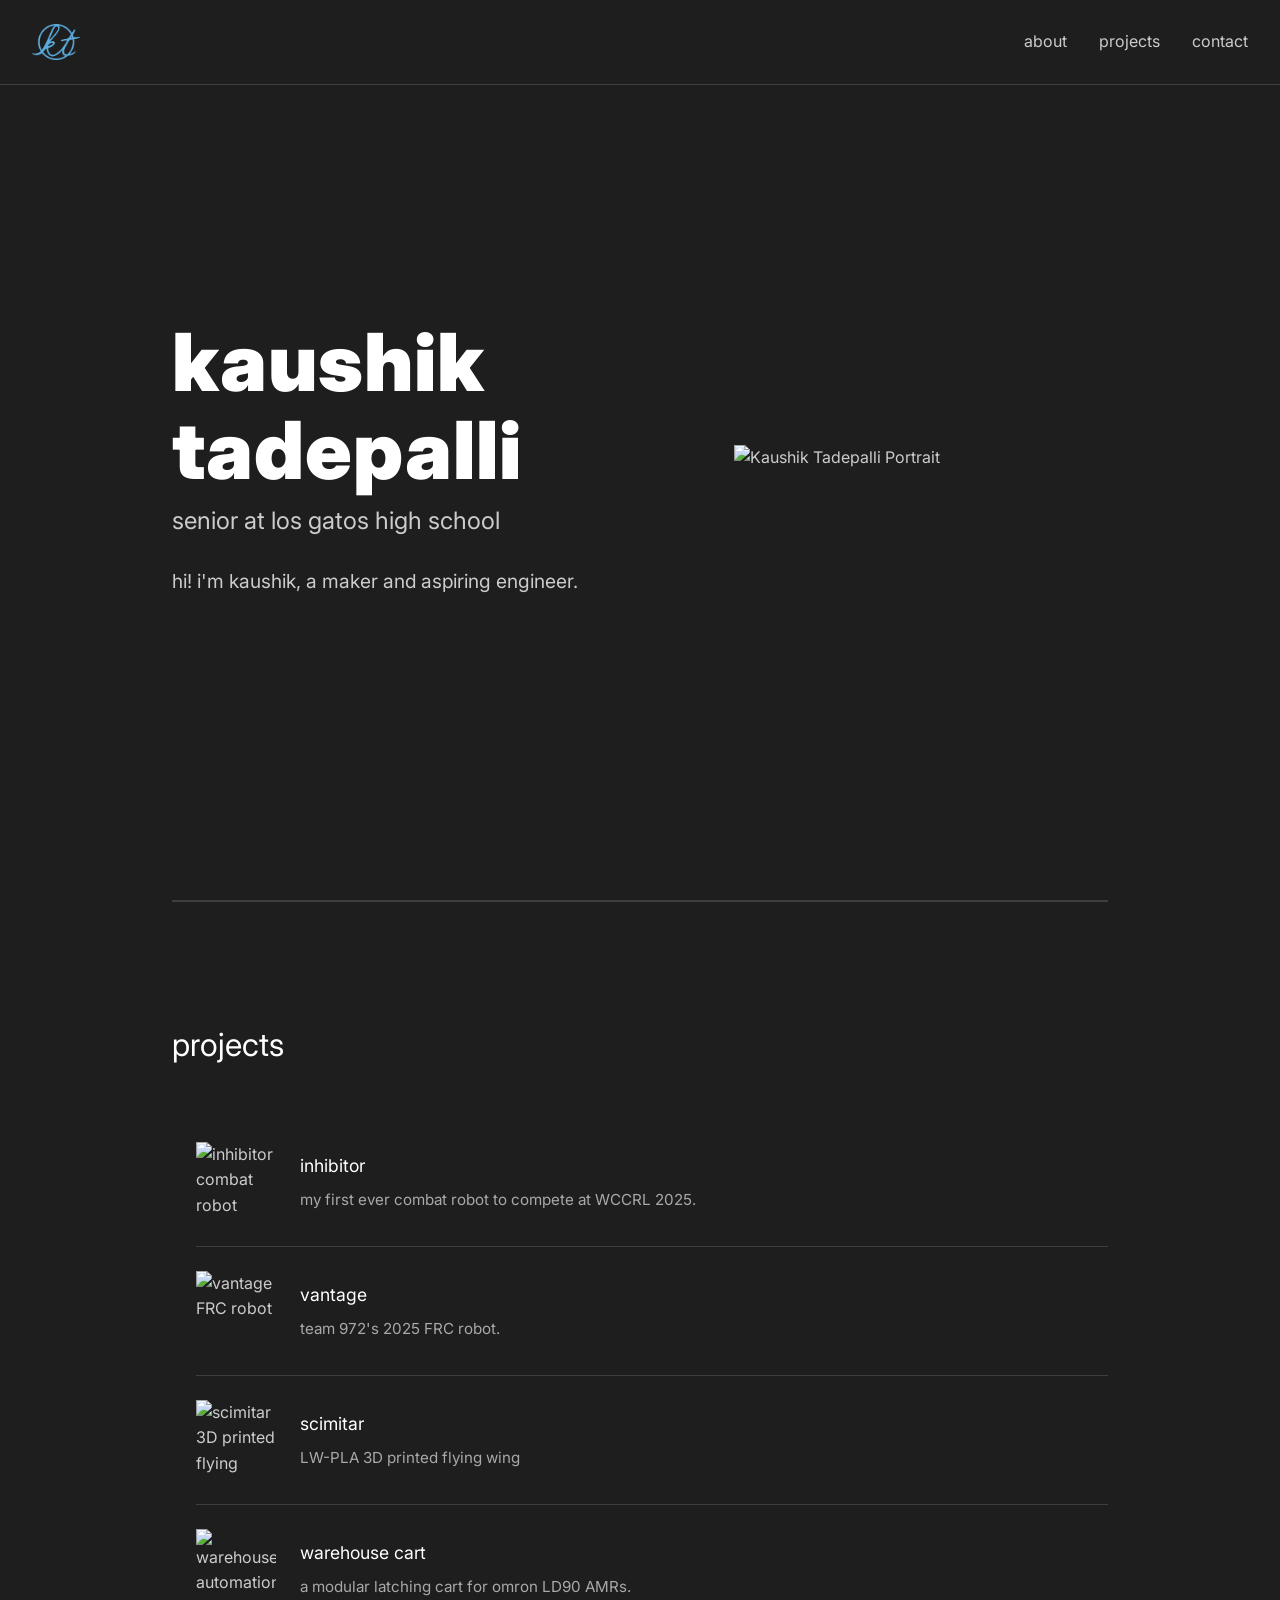
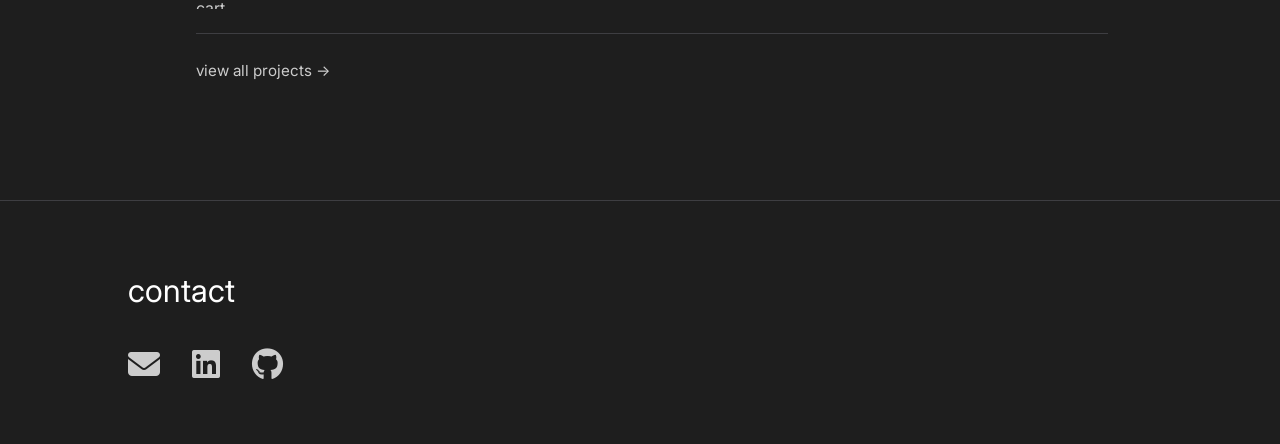
==== commit 479b7d01: "Update project links and UI fixes" ====
--- a/index.html
+++ b/index.html
@@ -54,14 +54,14 @@
         <div class="about-text">
           <!-- MODIFIED H1: Use data attributes and <br> for two lines -->
           <!-- CHANGE data-first, data-last, and text inside h1 -->
-          <h1 id="name-heading" data-first="Kaushik" data-last="Tadepalli">
-            Kaushik<br> Tadepalli
+          <h1 id="name-heading" data-first="kaushik" data-last="tadepalli">
+            kaushik<br> tadepalli
           </h1>
           <!-- CHANGE Subtitle -->
-          <p class="subtitle">Senior at Los Gatos High School</p>
+          <p class="subtitle">senior at los gatos high school</p>
           <!-- CHANGE About description -->
           <p class="about-description">
-            Hi! I'm Kaushik, a maker and aspiring engineer.
+            hi! i'm kaushik, a maker and aspiring engineer.
           </p>
         </div>
         <div class="about-image">
@@ -78,44 +78,44 @@
       <div class="projects-list">
         <a href="projects/inhibitor.html" class="project-item">
           <div class="project-thumbnail">
-            <img src="https://imgur.com/ZjhPTWQ.jpg" alt="Inhibitor combat robot" loading="lazy">
+            <img src="https://imgur.com/ZjhPTWQ.jpg" alt="inhibitor combat robot" loading="lazy">
           </div>
           <div class="project-info">
-            <span class="project-title">Inhibitor</span>
-            <span class="project-desc">My first ever combat robot to compete at WCCRL 2025.</span>
+            <span class="project-title">inhibitor</span>
+            <span class="project-desc">my first ever combat robot to compete at WCCRL 2025.</span>
           </div>
         </a>
         <a href="projects/vantage.html" class="project-item">
           <div class="project-thumbnail">
-            <img src="https://i.imgur.com/zm0xKUw.jpeg" alt="Vantage FRC robot" loading="lazy">
+            <img src="https://i.imgur.com/zm0xKUw.jpeg" alt="vantage FRC robot" loading="lazy">
           </div>
           <div class="project-info">
-            <span class="project-title">Vantage</span>
-            <span class="project-desc">Team 972's 2025 FRC robot.</span>
+            <span class="project-title">vantage</span>
+            <span class="project-desc">team 972's 2025 FRC robot.</span>
           </div>
         </a>
         <a href="projects/scimitar.html" class="project-item">
           <div class="project-thumbnail">
-            <img src="https://i.imgur.com/VX4kvA4.jpeg" alt="Scimitar 3D printed flying wing" loading="lazy">
+            <img src="https://i.imgur.com/VX4kvA4.jpeg" alt="scimitar 3D printed flying wing" loading="lazy">
           </div>
           <div class="project-info">
-            <span class="project-title">Scimitar</span>
+            <span class="project-title">scimitar</span>
             <span class="project-desc">LW-PLA 3D printed flying wing</span>
           </div>
         </a>
         <a href="projects/warehouse-cart.html" class="project-item">
           <div class="project-thumbnail">
-            <img src="https://i.imgur.com/kB00Os8.jpeg" alt="Warehouse automation cart" loading="lazy">
+            <img src="https://i.imgur.com/kB00Os8.jpeg" alt="warehouse automation cart" loading="lazy">
           </div>
           <div class="project-info">
-            <span class="project-title">Warehouse Cart</span>
-            <span class="project-desc">A modular latching cart for Omron LD90 AMRs.</span>
+            <span class="project-title">warehouse cart</span>
+            <span class="project-desc">a modular latching cart for omron LD90 AMRs.</span>
           </div>
         </a>
       </div>
 
       <div class="view-all">
-        <a href="projects.html">View all projects →</a>
+        <a href="projects.html">view all projects →</a>
       </div>
   </div>
   </section>
@@ -171,4 +171,4 @@
   <script src="enhancements.js"></script>
 </body>
 
-</html>
+</html>
--- a/style.css
+++ b/style.css
@@ -335,6 +335,472 @@
     transition: color 0.2s ease;
 }
 
+.view-all a:hover {
+    color: var(--active-color);
+    transition: color 0.2s ease;
+    display: inline-block;
+}
+
+/* Contact Section */
+#contact {
+    border-top: 1px solid var(--border-color);
+    padding-top: 4rem;
+    padding-bottom: 4rem;
+    opacity: 0;
+    animation: fadeInUp 0.8s ease-out 0.8s forwards;
+    text-align: left;
+}
+
+#contact h2 {
+    margin-bottom: 2rem;
+    text-align: left;
+    padding-left: 8rem;
+    opacity: 0;
+    animation: fadeInUp 0.8s ease-out 0.9s forwards;
+}
+
+.contact-links {
+    display: flex;
+    gap: 2rem;
+    justify-content: flex-start;
+    padding-left: 8rem;
+    opacity: 0;
+    animation: fadeInUp 0.8s ease-out 1s forwards;
+}
+
+.contact-links a {
+    color: var(--text-color);
+    text-decoration: none;
+    transition: color 0.2s ease;
+    display: inline-block;
+}
+
+/* Style the icons directly */
+.contact-links a i {
+    font-size: 2rem;
+    transition: color 0.2s ease;
+    vertical-align: middle;
+}
+
+.contact-links a:hover {
+    color: var(--active-color);
+}
+
+.contact-links a:hover i {
+    color: var(--active-color);
+}
+
+
+/* Footer */
+footer {
+    text-align: left;
+    margin-top: 4rem;
+    padding: 2rem 0;
+    border-top: 1px solid var(--border-color);
+    font-size: 0.85rem;
+    color: var(--text-color);
+    opacity: 0;
+    animation: fadeInUp 0.8s ease-out 1.1s forwards;
+}
+
+/* Modal Styling */
+.modal {
+    display: none;
+    position: fixed;
+    z-index: 1000;
+    left: 0;
+    top: 0;
+    width: 100%;
+    height: 100%;
+    overflow: auto;
+    background-color: rgba(0, 0, 0, 0.85);
+    padding: 0;
+    opacity: 0;
+    transition: opacity 0.3s ease;
+}
+
+/* When modal is visible or fading out */
+.modal.visible,
+.modal.fading {
+    display: flex;
+    align-items: center;
+    justify-content: center;
+}
+
+.modal.visible {
+    opacity: 1;
+}
+
+.modal-content {
+    background-color: var(--card-bg);
+    margin: 0;
+    padding: 40px;
+    border: none;
+    width: 90%;
+    max-width: 1200px;
+    height: 90vh;
+    position: relative;
+    display: flex;
+    flex-direction: column;
+    overflow-y: auto;
+    opacity: 0;
+    transform: translateY(20px);
+    transition: opacity 0.3s ease, transform 0.3s ease;
+    border-radius: 0;
+}
+
+.modal.visible .modal-content {
+    opacity: 1;
+    transform: translateY(0);
+}
+
+#modal-body {
+    flex: 1;
+    overflow-y: auto;
+    padding-right: 20px;
+    /* Space for scrollbar */
+}
+
+#modal-body h2 {
+    text-align: left;
+    margin-top: 0;
+    margin-bottom: 1.5rem;
+    color: var(--primary-color);
+    font-size: 2.5rem;
+}
+
+#modal-body img {
+    max-width: 100%;
+    height: auto;
+    margin-bottom: 2rem;
+    border-radius: 6px;
+}
+
+#modal-body p {
+    margin-bottom: 1.5rem;
+    line-height: 1.8;
+    font-size: 1.1rem;
+}
+
+#modal-body ul {
+    margin-bottom: 1.5rem;
+    padding-left: 25px;
+}
+
+#modal-body li {
+    margin-bottom: 0.8rem;
+    line-height: 1.6;
+}
+
+#modal-body a {
+    color: var(--active-color);
+    text-decoration: underline;
+    font-weight: bold;
+    transition: color 0.3s ease;
+}
+
+#modal-body a:hover {
+    color: var(--primary-color);
+}
+
+.close-btn {
+    color: var(--text-color);
+    position: absolute;
+    top: 20px;
+    right: 30px;
+    font-size: 32px;
+    font-weight: normal;
+    border: none;
+    background-color: transparent;
+    cursor: pointer;
+    transition: color 0.3s ease;
+    width: auto;
+    height: auto;
+    display: flex;
+    align-items: center;
+    justify-content: center;
+    z-index: 1;
+    line-height: 1;
+    padding: 0;
+    margin: 0;
+    font-family: Arial, sans-serif;
+    text-align: center;
+}
+
+.close-btn:hover,
+.close-btn:focus {
+    color: var(--active-color);
+}
+
+/* Update mobile styles */
+@media (max-width: 768px) {
+    .modal-content {
+        width: 95%;
+        height: 95vh;
+        padding: 30px;
+    }
+}
+
+@media (max-width: 480px) {
+    .modal-content {
+        width: 100%;
+        height: 100vh;
+        border-radius: 0;
+        padding: 20px;
+    }
+}
+
+/* Responsive Adjustments */
+@media (max-width: 992px) {
+    .main-content {
+        padding: 5rem 1.5rem 2rem;
+    }
+
+    .about-content {
+        flex-direction: column;
+        text-align: center;
+    }
+
+    .about-text {
+        max-width: 100%;
+    }
+
+    .about-image {
+        width: 70%;
+        margin: 2rem auto 0;
+        max-width: 450px;
+    }
+
+    .about-text {
+        flex-basis: auto;
+        order: 2;
+        width: 100%;
+    }
+
+    .about-image {
+        flex-basis: auto;
+        order: 1;
+    }
+
+    #portrait-img {
+        width: 100%;
+        max-width: 450px;
+    }
+
+    #name-heading {
+        font-size: clamp(2rem, 10vw, 4rem);
+        min-height: 2em;
+        padding: 0.5em 0;
+    }
+
+    .subtitle {
+        font-size: clamp(1rem, 4vw, 1.3rem);
+    }
+}
+
+
+@media (max-width: 768px) {
+    .main-content {
+        padding: 5rem 1rem 2rem;
+    }
+
+    .top-nav {
+        padding: 1rem 1.5rem;
+    }
+
+    .nav-links {
+        gap: 1.5rem;
+    }
+
+    .nav-links a {
+        font-size: 0.9rem;
+    }
+
+    h2 {
+        font-size: 2rem;
+    }
+
+    .contact-links a i {
+        font-size: 1.3rem;
+    }
+
+    .modal-content {
+        width: 90%;
+        padding: 20px;
+    }
+
+    .about-image {
+        width: 85%;
+        max-width: 380px;
+    }
+
+    #portrait-img {
+        width: 100%;
+        max-width: 380px;
+    }
+
+    #name-heading {
+        font-size: clamp(1.8rem, 12vw, 3rem);
+        min-height: 1.8em;
+        padding: 0.4em 0;
+    }
+}
+
+@media (max-width: 480px) {
+    .main-content {
+        padding: 4.5rem 1rem 2rem;
+    }
+
+    .top-nav {
+        padding: 1rem;
+    }
+
+    .nav-links {
+        gap: 1rem;
+    }
+
+    .nav-links a {
+        font-size: 0.85rem;
+    }
+
+    #logo-img {
+        height: 28px;
+    }
+
+    .contact-links {
+        display: flex;
+        flex-direction: column;
+        gap: 2rem;
+    }
+
+    .contact-links a {
+        margin: 0;
+    }
+
+    .contact-links a i {
+        font-size: 2.8rem;
+    }
+
+    .modal-content {
+        margin: 10% auto;
+    }
+
+    .about-image {
+        width: 90%;
+        max-width: 320px;
+    }
+
+    #portrait-img {
+        width: 100%;
+        max-width: 320px;
+    }
+
+    #name-heading {
+        font-size: clamp(1.6rem, 14vw, 2.5rem);
+        min-height: 1.6em;
+        padding: 0.3em 0;
+        line-height: 1.2;
+    }
+
+    .subtitle {
+        font-size: clamp(0.9rem, 3.5vw, 1.1rem);
+    }
+
+    .about-description {
+        font-size: 0.95rem;
+    }
+}
+
+/* Add fade-in animation keyframes */
+@keyframes fadeIn {
+    from {
+        opacity: 0;
+        transform: translateY(20px);
+    }
+
+    to {
+        opacity: 1;
+        transform: translateY(0);
+    }
+}
+
+@keyframes fadeInUp {
+    from {
+        opacity: 0;
+        transform: translateY(30px);
+    }
+
+    to {
+        opacity: 1;
+        transform: translateY(0);
+    }
+}
+
+/* Add initial state and animation to main content */
+.main-content {
+    max-width: 1000px;
+    margin: 0 auto;
+    padding: 0 2rem;
+    opacity: 0;
+    animation: fadeIn 0.8s ease-out forwards;
+}
+
+/* Add staggered animations for sections */
+#about {
+    padding-top: 3rem;
+    padding-bottom: 2rem;
+    min-height: 100vh;
+    display: flex;
+    align-items: center;
+    border-top: none;
+    opacity: 0;
+    animation: fadeIn 0.8s ease-out 0.2s forwards;
+}
+
+#projects {
+    border-top: 2px solid var(--border-color);
+    min-height: 100vh;
+    opacity: 0;
+    animation: fadeIn 0.8s ease-out 0.4s forwards;
+}
+
+#contact {
+    text-align: center;
+    min-height: auto;
+    padding: 4rem 0;
+    opacity: 0;
+    animation: fadeIn 0.8s ease-out 0.6s forwards;
+}
+
+/* Add fade-in for top nav */
+.top-nav {
+    opacity: 0;
+    animation: fadeIn 0.8s ease-out 0.1s forwards;
+}
+
+/* Add fade-in for project cards */
+
+/* Back Navigation */
+.back-nav {
+    margin-bottom: 2rem;
+    margin-top: 2rem;
+}
+
+.back-btn {
+    display: inline-flex;
+    align-items: center;
+    gap: 0.5rem;
+    color: var(--text-color);
+    text-decoration: none;
+    font-size: 0.95rem;
+    transition: all 0.2s ease;
+}
+
+.back-btn:hover {
+    color: var(--active-color);
+    transform: translateX(-3px);
+}
+
 .back-btn i {
     font-size: 0.9rem;
 }
--- a/enhancements.css
+++ b/enhancements.css
@@ -4,6 +4,53 @@
     flex-direction: column;
     gap: 5px;
     background: none;
+    border: none;
+    cursor: pointer;
+    padding: 5px;
+    z-index: 101;
+}
+
+.hamburger span {
+    display: block;
+    width: 25px;
+    height: 2px;
+    background-color: var(--text-color);
+    transition: all 0.3s ease;
+}
+
+.hamburger:hover span {
+    background-color: var(--active-color);
+}
+
+/* Mobile Navigation */
+@media (max-width: 768px) {
+    .hamburger {
+        display: flex;
+    }
+
+    .nav-links {
+        position: fixed;
+        top: 70px;
+        right: -100%;
+        flex-direction: column;
+        background-color: var(--card-bg);
+        width: 200px;
+        padding: 2rem;
+        gap: 1.5rem;
+        transition: right 0.3s ease;
+        border-left: 1px solid var(--border-color);
+        height: calc(100vh - 70px);
+    }
+
+    .nav-links.active {
+        right: 0;
+    }
+}
+
+/* Back to Top Button */
+#back-to-top {
+    position: fixed;
+    bottom: 30px;
     right: 30px;
     width: 50px;
     height: 50px;
